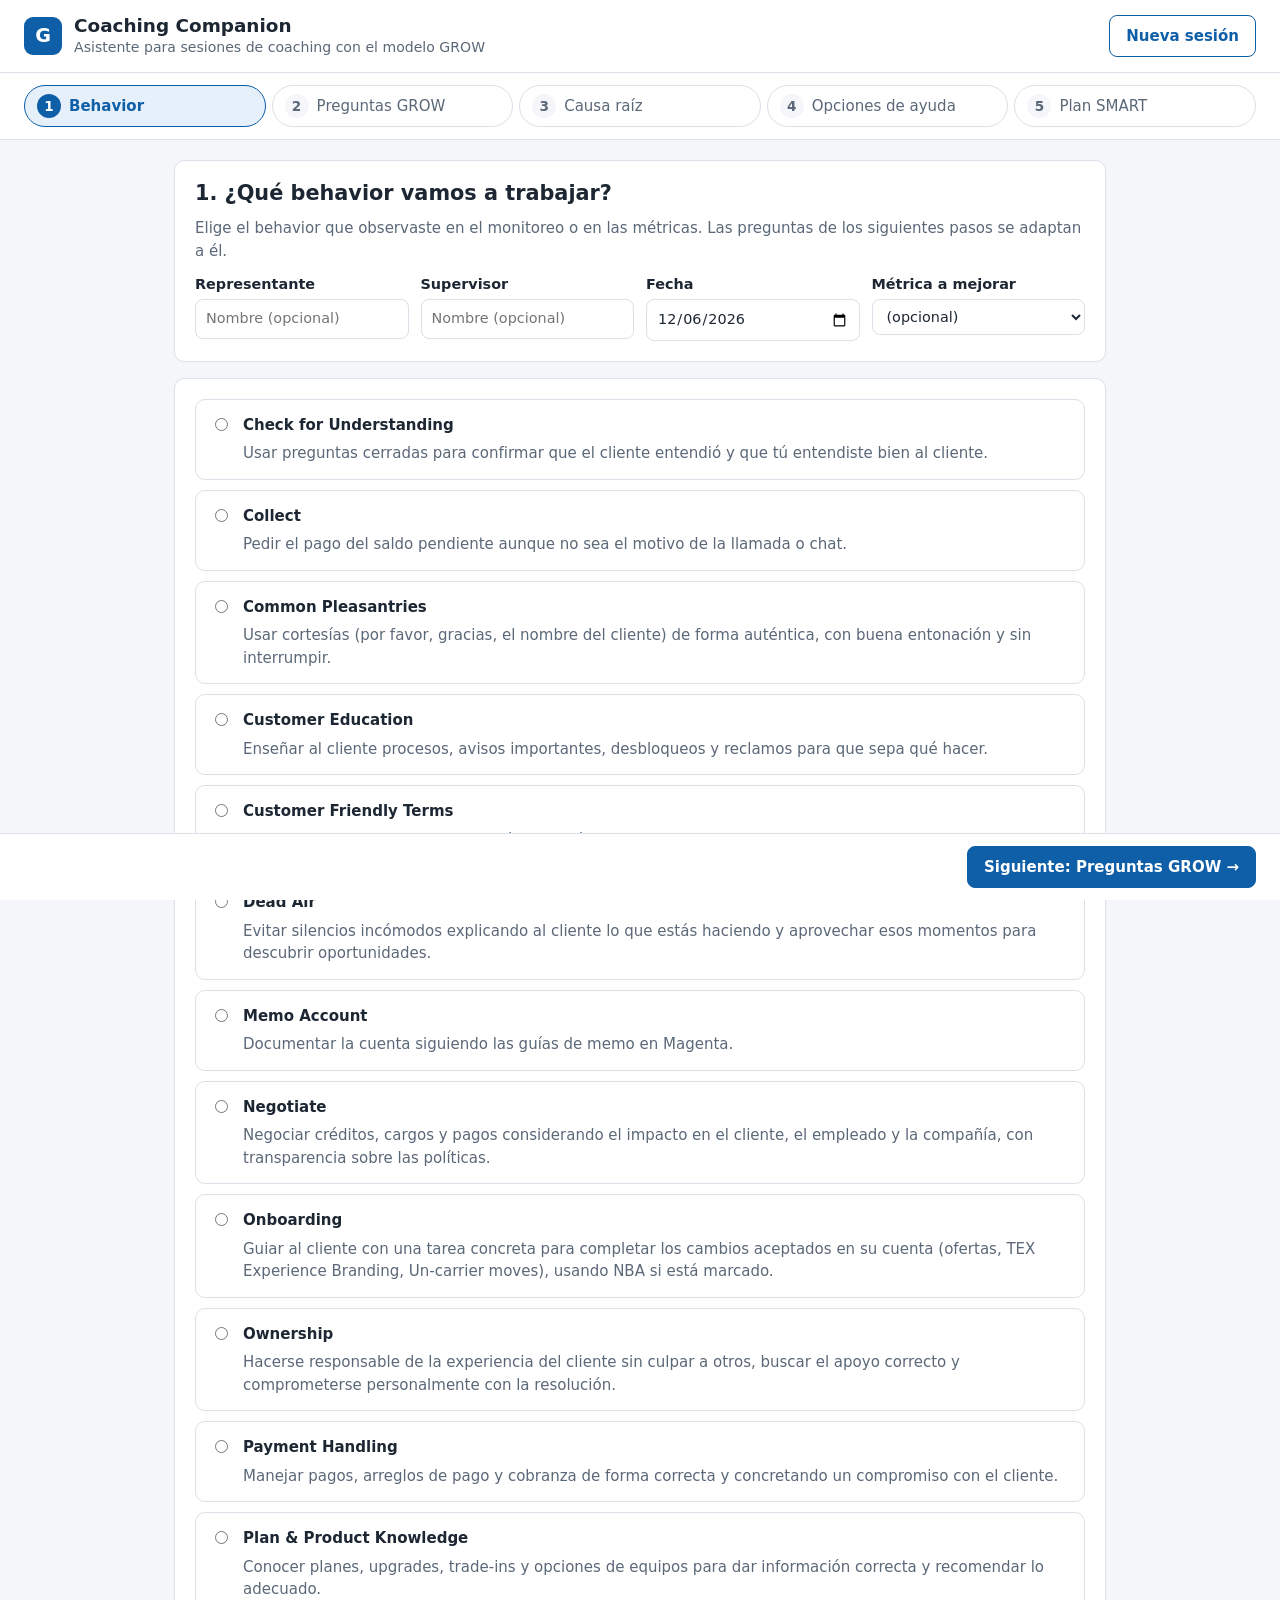
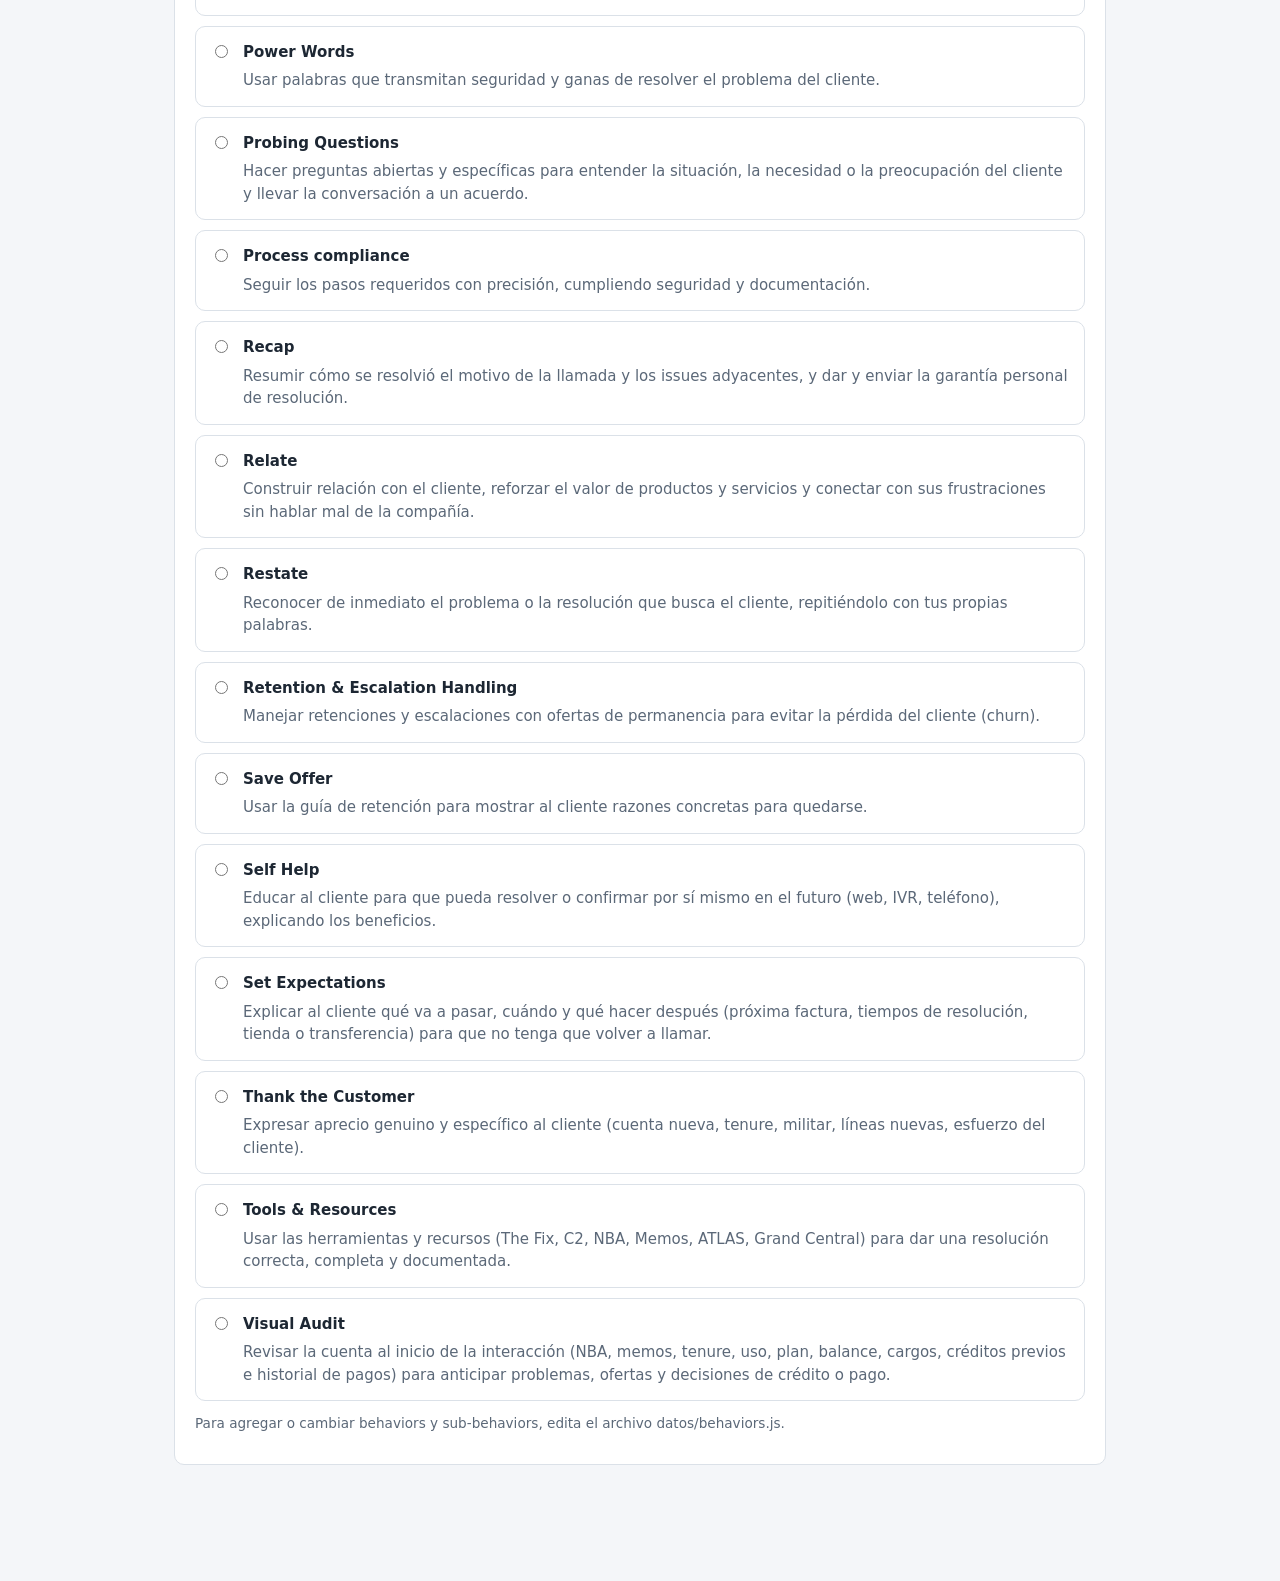
==== coaching-companion.html @ 46b7cae3 "Agregar 8 behaviors más (25 en total) Negotiate, Memo Account, Dead Air, Customer Friendly Terms, Cu" ====
<!doctype html>
<html lang="es">
<head>
  <!-- Archivo generado con construir.py. Para editar, cambia los archivos de datos/ y vuelve a generarlo. -->
  <meta charset="utf-8">
  <meta name="viewport" content="width=device-width, initial-scale=1">
  <title>Coaching Companion</title>
  <style>
/* Coaching Companion — estilos. Sin fuentes ni recursos externos. */
:root {
  --fondo: #f4f6f9;
  --tarjeta: #ffffff;
  --texto: #1d2733;
  --tenue: #5b6878;
  --borde: #dbe1e8;
  --primario: #0f5fa8;
  --primario-claro: #e6f0fa;
  --ok: #1d7a46;
  --ok-claro: #e5f4ec;
  --aviso: #8a5a00;
  --aviso-claro: #fff4dc;
  --radio: 10px;
}

* { box-sizing: border-box; }
html { -webkit-text-size-adjust: 100%; }
body {
  margin: 0;
  font-family: "Segoe UI", system-ui, -apple-system, Roboto, Arial, sans-serif;
  font-size: 15px;
  line-height: 1.5;
  color: var(--texto);
  background: var(--fondo);
}
h1, h2, h3, h4 { line-height: 1.25; margin: 0 0 .5em; }
h2 { font-size: 1.3rem; }
h3 { font-size: 1.05rem; margin-top: 1.2em; }
h4 { font-size: 1rem; margin-top: 1em; }
p { margin: 0 0 .75em; }

/* Encabezado */
.encabezado {
  display: flex; align-items: center; justify-content: space-between; gap: 12px;
  padding: 14px 24px; background: var(--tarjeta); border-bottom: 1px solid var(--borde);
}
.marca { display: flex; align-items: center; gap: 12px; }
.marca h1 { font-size: 1.15rem; margin: 0; }
.sub { margin: 0; color: var(--tenue); font-size: .88rem; }
.logo {
  width: 38px; height: 38px; border-radius: 9px; background: var(--primario); color: #fff;
  display: grid; place-items: center; font-weight: 700; font-size: 1.2rem;
}

/* Barra de pasos */
.pasos {
  display: flex; gap: 6px; padding: 12px 24px; overflow-x: auto;
  background: var(--tarjeta); border-bottom: 1px solid var(--borde);
  position: sticky; top: 0; z-index: 5;
}
.paso {
  display: flex; align-items: center; gap: 8px; flex: 1 1 0; min-width: max-content;
  padding: 8px 12px; border: 1px solid var(--borde); border-radius: 999px;
  background: #fff; color: var(--tenue); font: inherit; cursor: pointer;
}
.paso .num {
  width: 24px; height: 24px; border-radius: 50%; display: grid; place-items: center;
  background: var(--fondo); font-size: .85rem; font-weight: 600;
}
.paso.listo .num { background: var(--ok-claro); color: var(--ok); }
.paso.activo { border-color: var(--primario); color: var(--primario); background: var(--primario-claro); font-weight: 600; }
.paso.activo .num { background: var(--primario); color: #fff; }

/* Contenido */
.contenido { max-width: 980px; margin: 0 auto; padding: 20px 24px 100px; outline: none; }
.tarjeta {
  background: var(--tarjeta); border: 1px solid var(--borde); border-radius: var(--radio);
  padding: 20px; margin-bottom: 16px;
}
.ayuda { color: var(--tenue); }
.tenue { color: var(--tenue); font-weight: normal; }
.nota { color: var(--tenue); font-size: .85rem; margin-top: 12px; }
.alerta { background: var(--aviso-claro); color: var(--aviso); padding: 10px 12px; border-radius: 8px; }
.contexto { font-size: .95rem; }
.etq { font-weight: 600; font-size: .85rem; color: var(--tenue); }

/* Campos */
.fila-campos { display: grid; grid-template-columns: repeat(auto-fit, minmax(200px, 1fr)); gap: 12px; }
.campo { display: flex; flex-direction: column; gap: 4px; font-weight: 600; font-size: .9rem; }
.campo input, .campo textarea, .campo select {
  font: inherit; font-weight: normal; padding: 8px 10px; border: 1px solid var(--borde);
  border-radius: 8px; background: #fff; color: var(--texto); width: 100%;
}
.campo textarea { resize: vertical; }
.campo input:focus, .campo textarea:focus, button:focus-visible, input:focus-visible {
  outline: 2px solid var(--primario); outline-offset: 1px;
}
.campo-notas { margin-top: 16px; }

/* Botones */
.btn {
  font: inherit; font-weight: 600; padding: 9px 16px; border-radius: 8px; cursor: pointer;
  border: 1px solid var(--primario); background: var(--primario); color: #fff;
}
.btn:hover { filter: brightness(1.08); }
.btn-sec { background: #fff; color: var(--primario); }
.btn-peq { padding: 6px 12px; font-size: .88rem; }
.enlace { background: none; border: 0; padding: 0; color: var(--primario); font: inherit; text-decoration: underline; cursor: pointer; }
.acciones { display: flex; align-items: center; gap: 10px; flex-wrap: wrap; margin-bottom: 12px; }
.aviso-copia { color: var(--ok); font-weight: 600; }

/* Chips */
.chip {
  display: inline-block; padding: 1px 9px; border-radius: 999px; font-size: .78rem; font-weight: 600;
  background: var(--primario-claro); color: var(--primario); border: 1px solid transparent;
}
.chip-ejemplo { background: var(--aviso-claro); color: var(--aviso); }
.metricas { display: inline-flex; flex-wrap: wrap; gap: 4px; }
.filtros { display: flex; flex-wrap: wrap; gap: 6px; align-items: center; margin-bottom: 12px; }
.chip-filtro { cursor: pointer; background: #fff; border-color: var(--borde); color: var(--tenue); font-family: inherit; padding: 4px 12px; }
.chip-filtro.activo { background: var(--primario); color: #fff; border-color: var(--primario); }

/* Behaviors */
.lista-behaviors { display: grid; gap: 10px; }
.behavior { padding: 14px; border: 1px solid var(--borde); border-radius: var(--radio); }
.behavior-cabecera { display: flex; gap: 12px; align-items: flex-start; cursor: pointer; }
.behavior:hover { border-color: var(--primario); }
.behavior.elegido { border-color: var(--primario); background: var(--primario-claro); }
.behavior input { margin-top: 4px; }
.behavior p { margin: 6px 0 0; color: var(--tenue); }
.behavior-titulo { margin-bottom: 4px; }
.se-ve-bien { margin-top: 12px; padding-left: 26px; }
.sub-behaviors { display: grid; gap: 6px; margin-top: 6px; }
.sub-behavior {
  display: flex; gap: 10px; align-items: flex-start; padding: 8px 10px; cursor: pointer;
  background: #fff; border: 1px solid var(--borde); border-radius: 8px; font-size: .92rem;
}
.sub-behavior input { margin-top: 4px; flex: none; }
.sub-behavior.elegido { border-color: var(--primario); box-shadow: 0 0 0 1px var(--primario); }
.se-ve-bien ul { margin: 4px 0 0; padding-left: 20px; }

/* GROW */
.pestanas { display: grid; grid-template-columns: repeat(4, 1fr); gap: 6px; margin-bottom: -1px; }
.pestana {
  font: inherit; padding: 10px; border: 1px solid var(--borde); border-bottom: 0;
  border-radius: var(--radio) var(--radio) 0 0; background: var(--fondo); color: var(--tenue);
  cursor: pointer; display: flex; align-items: center; gap: 8px; justify-content: center;
}
.pestana .letra, .smart-campo .letra {
  display: inline-grid; place-items: center; width: 26px; height: 26px; border-radius: 6px;
  background: var(--borde); color: var(--texto); font-weight: 700;
}
.pestana.activa { background: var(--tarjeta); color: var(--primario); font-weight: 600; }
.pestana.activa .letra { background: var(--primario); color: #fff; }
.panel-grow { border-top-left-radius: 0; border-top-right-radius: 0; }
.proposito { background: var(--fondo); border-radius: 8px; padding: 12px 14px; }
.proposito p:last-child { margin: 0; }
.preguntas { list-style: none; padding: 0; margin: 0; display: grid; gap: 4px; }
.preguntas label, .senales label, .confirmar {
  display: flex; gap: 10px; align-items: flex-start; padding: 7px 10px; border-radius: 8px; cursor: pointer;
}
.preguntas label:hover, .senales label:hover { background: var(--fondo); }
.preguntas input, .senales input, .confirmar input { margin-top: 4px; flex: none; }
.preguntas input:checked + span { color: var(--tenue); text-decoration: line-through; text-decoration-color: var(--borde); }
.grupo-causa { border: 1px solid var(--borde); border-radius: 8px; padding: 8px 12px; margin-bottom: 8px; }
.grupo-causa summary { cursor: pointer; }
.grupo-causa[open] summary { margin-bottom: 6px; }

/* Causa raíz */
.rejilla-causas { display: grid; grid-template-columns: repeat(auto-fit, minmax(380px, 1fr)); gap: 16px; }
.causa { margin: 0; display: flex; flex-direction: column; }
.causa h3 { margin-top: 0; }
.causa.confirmada { border-color: var(--ok); box-shadow: 0 0 0 2px var(--ok-claro); }
.prueba { font-size: .88rem; background: var(--fondo); padding: 8px 10px; border-radius: 8px; }
.senales { list-style: none; padding: 0; margin: 0 0 10px; flex: 1; }
.barra { height: 6px; background: var(--fondo); border-radius: 999px; overflow: hidden; margin-bottom: 8px; }
.relleno { display: block; height: 100%; width: 0; background: var(--primario); transition: width .2s; }
.confirmar { font-weight: 600; background: var(--fondo); }
.causa.confirmada .confirmar { background: var(--ok-claro); color: var(--ok); }
.sugerencia { background: var(--primario-claro); border-radius: 8px; padding: 10px 14px; }
.sugerencia p { margin: 0; }
.sugerencia .btn { margin-top: 8px; }

/* Ayuda */
.rejilla-estilos { display: grid; grid-template-columns: repeat(auto-fit, minmax(200px, 1fr)); gap: 10px; }
.estilo {
  display: flex; flex-direction: column; gap: 4px; padding: 12px; cursor: pointer;
  border: 1px solid var(--borde); border-radius: var(--radio); font-size: .9rem;
}
.estilo input { position: absolute; opacity: 0; pointer-events: none; }
.estilo.elegido { border-color: var(--primario); background: var(--primario-claro); }
.estilo:focus-within { outline: 2px solid var(--primario); }
.grupo-ayuda { border-top: 1px solid var(--borde); padding-top: 4px; }

/* SMART */
.smart { display: grid; gap: 12px; margin: 14px 0; }
.smart-campo > span:first-child { display: flex; align-items: center; gap: 8px; }
.smart-campo .tenue { font-size: .85rem; }
.revisiones { list-style: none; padding: 0; margin: 0; display: grid; gap: 4px; }
.revisiones .ok { color: var(--ok); }
.revisiones .pendiente { color: var(--aviso); }
.resumen {
  white-space: pre-wrap; word-wrap: break-word; background: var(--fondo); padding: 14px;
  border-radius: 8px; font-family: Consolas, "Courier New", monospace; font-size: .85rem; margin: 0;
}

/* Pie fijo */
.pie {
  position: fixed; left: 0; right: 0; bottom: 0; display: flex; align-items: center; justify-content: space-between;
  gap: 12px; padding: 12px 24px; background: var(--tarjeta); border-top: 1px solid var(--borde);
}
.aviso-guardado { color: var(--tenue); font-size: .82rem; text-align: center; }

@media (max-width: 640px) {
  .encabezado, .pasos, .contenido, .pie { padding-left: 16px; padding-right: 16px; }
  .paso .txt { display: none; }
  .paso.activo .txt { display: inline; }
  .pestanas { grid-template-columns: repeat(2, 1fr); }
  .rejilla-causas { grid-template-columns: 1fr; }
  .sub { display: none; }
}

/* Impresión: solo el resumen */
@media print {
  .encabezado, .pasos, .pie, .tarjeta { display: none !important; }
  .tarjeta:last-child { display: block !important; border: 0; padding: 0; }
  .tarjeta:last-child .acciones, .tarjeta:last-child .ayuda { display: none; }
  .resumen { background: none; font-size: 11pt; }
  body { background: #fff; }
}
.behavior.elegido .chip { background: #fff; }

</style>
</head>
<body>
  <header class="encabezado">
    <div class="marca">
      <span class="logo" aria-hidden="true">G</span>
      <div>
        <h1>Coaching Companion</h1>
        <p class="sub">Asistente para sesiones de coaching con el modelo GROW</p>
      </div>
    </div>
    <button type="button" class="btn btn-sec" id="btn-nueva">Nueva sesión</button>
  </header>

  <nav class="pasos" id="pasos" aria-label="Pasos de la sesión"></nav>

  <main id="contenido" class="contenido" tabindex="-1">
    <!-- Este aviso solo se ve si no se cargaron los archivos de js/ y datos/. -->
    <div class="tarjeta alerta">
      <strong>La herramienta no pudo cargar sus archivos.</strong>
      Abre <strong>coaching-companion.html</strong> (versión en un solo archivo), o asegúrate de tener junto a este
      index.html las carpetas <code>css</code>, <code>datos</code> y <code>js</code>.
    </div>
  </main>

  <footer class="pie" id="pie">
    <button type="button" class="btn btn-sec" id="btn-atras">← Atrás</button>
    <span class="aviso-guardado" id="aviso-guardado"></span>
    <button type="button" class="btn" id="btn-siguiente">Siguiente →</button>
  </footer>

  <!--
    Orden de carga:
    1) datos/   → contenido editable (behaviors, preguntas, causas, estilos)
    2) js/app.js → estado, navegación y utilidades
    3) js/pasos/ → una sección por paso del flujo
    4) js/inicio.js → arranca la aplicación
    Todo funciona abriendo este archivo directamente (sin servidor).
  -->
  <script>/* datos/metricas.js */
/*
 * ============================================================
 *  MÉTRICAS
 * ============================================================
 *  Cualquier behavior se puede trabajar con cualquier métrica.
 *  El supervisor elige en cada sesión qué métrica se busca mejorar.
 * ============================================================
 */
window.CC = window.CC || {};

CC.metricas = [
  { id: "NPS", descripcion: "Net Promoter Score" },
  { id: "7D FCR", descripcion: "El cliente no vuelve a llamar antes de 7 días" },
  { id: "Stay Connected", descripcion: "Cobro a clientes con saldo vencido (past due)" },
  { id: "CRT", descripcion: "Customer Resolution Time" },
  { id: "HSE", descripcion: "Cambios de garantía" },
  { id: "C&A/100", descripcion: "Créditos o ajustes por cada 100 llamadas" }
];

</script>
  <script>/* datos/behaviors.js */
/*
 * ============================================================
 *  BEHAVIORS  (archivo para editar)
 * ============================================================
 *  Behaviors y sub-behaviors oficiales, con el mismo texto en
 *  inglés que la herramienta de registro de coaching.
 *  Faltan behaviors: agrégalos al final de la lista.
 *
 *  Cómo agregar uno nuevo: copia un bloque { ... }, pégalo al
 *  final de la lista (separado por coma) y cambia el texto.
 *
 *  Campos:
 *   id            Identificador corto, sin espacios ni acentos.
 *   nombre        Nombre exacto del behavior (como en la herramienta).
 *   subBehaviors  Lista de sub-behaviors, texto exacto.
 *   descripcion   Qué es el behavior, en una frase (español).
 *   preguntas     Preguntas de autodescubrimiento propias de este
 *                 behavior para cada etapa GROW. Se muestran antes
 *                 que las preguntas generales (datos/preguntas-grow.js).
 *                 goal / reality / options / way (Way forward).
 *   medible       Sugerencia de cómo medir el avance del behavior
 *                 (plan SMART). La métrica se elige en cada sesión:
 *                 cualquier behavior aplica a cualquier métrica.
 *   ejemplo       true = behavior de muestra (etiqueta EJEMPLO).
 *
 *  Plantilla vacía para copiar:
 *
 *  {
 *    id: "",
 *    nombre: "",
 *    subBehaviors: [
 *      ""
 *    ],
 *    descripcion: "",
 *    preguntas: { goal: [], reality: [], options: [], way: [] },
 *    medible: ""
 *  },
 * ============================================================
 */
window.CC = window.CC || {};

CC.behaviors = [
  {
    id: "visual-audit",
    nombre: "Visual Audit",
    subBehaviors: [
      "Complete a visual audit (NBA - previous memos - tenure - usage - rate plan - balance - additional charges) to identify sales offers & adjacent issues, reduce customer effort, or (tenure - previous credits - balance - payment history) prior to negotiating a credit / payment, etc",
      "Complete a visual audit early and access NBA - be prepared to transition to the treatment"
    ],
    descripcion: "Revisar la cuenta al inicio de la interacción (NBA, memos, tenure, uso, plan, balance, cargos, créditos previos e historial de pagos) para anticipar problemas, ofertas y decisiones de crédito o pago.",
    preguntas: {
      goal: [
        "¿Qué te gustaría saber del cliente antes de que termine de explicar su problema?",
        "Si hicieras la auditoría visual en todas tus llamadas, ¿qué cambiaría en la métrica que estamos trabajando?"
      ],
      reality: [
        "Cuéntame qué revisas en la cuenta en los primeros segundos de la llamada.",
        "¿En qué momento abres NBA? ¿Qué pasa cuando lo abres tarde?",
        "En esta llamada, ¿qué información de la cuenta (memos, balance, cargos) te habría ayudado a resolver antes?",
        "Antes de negociar un crédito o un pago, ¿qué revisas de tenure, créditos previos e historial de pagos?"
      ],
      options: [
        "¿Qué orden de revisión podrías seguir siempre para no olvidar nada?",
        "¿Cómo podrías hacer la auditoría mientras escuchas al cliente, sin dejar silencios largos?",
        "¿Qué issues adyacentes u ofertas podrías detectar si revisas uso y plan desde el inicio?"
      ],
      way: [
        "¿Qué vas a revisar primero en cada llamada a partir de hoy?",
        "¿Cómo vas a recordar abrir NBA al inicio?"
      ]
    },
    medible: "Auditoría visual completa y NBA abierto al inicio en 9 de 10 interacciones monitoreadas",
    ejemplo: false
  },
  {
    id: "tools-resources",
    nombre: "Tools & Resources",
    subBehaviors: [
      "Follow the applicable troubleshooting steps to address device and/or service issues",
      "Follow the steps in The Fix to correct a device/service issue",
      "Open NBA at the beginning of the call/chat to gain an understanding of how you want to position the treatment",
      "Pull up and read policy information in C2 to give correct and complete information to the customer related to their resolution",
      "Review and communicate relevant promotions and offers available for the customer",
      "Review Memos to understand previous calls and issues to reduce customer effort and reduce need for asking questions",
      "Use ATLAS The Fix to send instructions - next steps - resolution guarantee",
      "Use Grand Central to send instructions - next steps - resolution guarantee",
      "Utilize and send (via ATLAS The Fix) Common Procedures to educate the customer about how to use their device or service",
      "Utilize and send (via Grand Central) Common Procedures to educate the customer about how to use their device or service"
    ],
    descripcion: "Usar las herramientas y recursos (The Fix, C2, NBA, Memos, ATLAS, Grand Central) para dar una resolución correcta, completa y documentada.",
    preguntas: {
      goal: [
        "¿Qué tan seguro te gustaría sentirte de que la información que das es correcta y completa?",
        "¿Qué impacto quieres lograr en tus rellamadas usando mejor las herramientas?"
      ],
      reality: [
        "Cuando llega un problema de equipo o servicio, ¿qué herramienta abres primero y por qué?",
        "¿En qué casos sigues los pasos de The Fix completos y en cuáles te saltas alguno?",
        "¿Cuándo fue la última vez que leíste la política en C2 antes de responder? ¿Cómo te fue?",
        "¿Qué haces hoy para que el cliente se quede con las instrucciones y próximos pasos por escrito?"
      ],
      options: [
        "¿Qué herramienta te ahorraría más preguntas al cliente si la revisaras antes (Memos, NBA, C2)?",
        "¿Cuándo convendría enviar instrucciones o Common Procedures por ATLAS The Fix o Grand Central?",
        "¿Qué compañero domina estas herramientas y qué podrías aprender de él o ella?"
      ],
      way: [
        "¿Qué herramienta te comprometes a usar en cada llamada esta semana?",
        "¿Cómo vamos a saber que la estás usando bien?"
      ]
    },
    medible: "Uso correcto de la herramienta acordada en 9 de 10 interacciones monitoreadas",
    ejemplo: false
  },
  {
    id: "thank-the-customer",
    nombre: "Thank the Customer",
    subBehaviors: [
      "Verbalize appreciation for the customer: New accounts, tenure, military, line additions, customer effort"
    ],
    descripcion: "Expresar aprecio genuino y específico al cliente (cuenta nueva, tenure, militar, líneas nuevas, esfuerzo del cliente).",
    preguntas: {
      goal: [
        "¿Cómo te gustaría que el cliente se sintiera al terminar la llamada?",
        "¿Qué crees que pasaría con tus resultados si cada cliente se sintiera valorado?"
      ],
      reality: [
        "¿En qué momento de la llamada agradeces al cliente hoy?",
        "¿Qué datos de la cuenta (tenure, militar, líneas nuevas) usas para personalizar el agradecimiento?",
        "Escuchando esta llamada, ¿el agradecimiento sonó genuino o de guion? ¿Por qué?"
      ],
      options: [
        "¿Cómo podrías reconocer el esfuerzo del cliente cuando ya llamó varias veces?",
        "¿Qué frases te salen naturales para agradecer sin sonar repetitivo?"
      ],
      way: [
        "¿Qué vas a decir distinto para agradecer a partir de la próxima llamada?",
        "¿Cómo te gustaría que te diera retroalimentación sobre esto?"
      ]
    },
    medible: "Agradecimiento personalizado en 9 de 10 interacciones monitoreadas",
    ejemplo: false
  },
  {
    id: "set-expectations",
    nombre: "Set Expectations",
    subBehaviors: [
      "Give the customer expectations for the next bill (i.e. prorated charges, estimated bill amount, location of credit applied on bill, etc.)",
      "Give the customer the estimated time and next steps for resolution (i.e. trouble tickets, exchanges, handset refunds, text notifications, E-signature, shipping timeframes, etc.)",
      "If you have to refer the customer to the store per C2, give them a specific location, send the store information via ATLAS The Fix, and partner with the store (as needed)",
      "If you have to refer the customer to the store per Magenta Pulse Fetch, offer Assistance Locating the Nearest Store, give them a specific location.",
      "Providing information and setting expectations when transferring calls (escalation, internal transfer, external transfer, etc.)"
    ],
    descripcion: "Explicar al cliente qué va a pasar, cuándo y qué hacer después (próxima factura, tiempos de resolución, tienda o transferencia) para que no tenga que volver a llamar.",
    preguntas: {
      goal: [
        "¿Qué quieres que el cliente sepa con certeza cuando cuelga?",
        "¿Qué te gustaría que pasara con las rellamadas por dudas de factura o de seguimiento?"
      ],
      reality: [
        "¿Cómo le explicas hoy al cliente lo que verá en su próxima factura (prorrateos, monto estimado, crédito)?",
        "Cuando abres un ticket o un cambio de equipo, ¿qué tiempos y próximos pasos le das?",
        "Cuando refieres a tienda, ¿le das una ubicación específica? ¿Qué te lo impide a veces?",
        "Antes de transferir, ¿qué le explicas al cliente?"
      ],
      options: [
        "¿Cómo podrías confirmar que el cliente entendió sin que suene repetitivo?",
        "¿Qué información le serviría tener por escrito (por ejemplo, enviada por ATLAS The Fix)?",
        "¿Qué frase podrías usar para preparar al cliente antes de una transferencia?"
      ],
      way: [
        "¿Qué datos vas a dar siempre al cerrar la llamada?",
        "¿En qué tipo de llamadas vas a empezar a aplicarlo?"
      ]
    },
    medible: "Expectativas claras (tiempo y próximos pasos) en 9 de 10 interacciones monitoreadas",
    ejemplo: false
  },
  {
    id: "self-help",
    nombre: "Self Help",
    subBehaviors: [
      "Send links to the customer with information on how they can achieve/confirm resolution in the future through the web, IVR or phone along with the benefits (time saved, lowered effort, save on fees, etc.)",
      "Send the ATLAS The Fix link to the customer with information on how they can achieve/confirm resolution in the future through the web, IVR or phone along with the benefits (time saved, lowered effort, save on fees, etc.)",
      "Send the Grand Central link to the customer with information on how they can achieve/confirm resolution in the future through the web, IVR or phone along with the benefits (time saved, lowered effort, save on fees, etc.)",
      "Show the customer how they can achieve resolution in the future through the web, IVR or phone",
      "Show the customer how to use self-help options to avoid fees"
    ],
    descripcion: "Educar al cliente para que pueda resolver o confirmar por sí mismo en el futuro (web, IVR, teléfono), explicando los beneficios.",
    preguntas: {
      goal: [
        "¿Qué te gustaría que el cliente pudiera hacer solo la próxima vez?",
        "¿Cómo ayudaría al cliente, y a tus rellamadas, que conozca las opciones de self help?"
      ],
      reality: [
        "¿En qué llamadas le muestras al cliente cómo resolverlo solo? ¿En cuáles no?",
        "¿Cómo explicas los beneficios (tiempo, esfuerzo, ahorro en cargos)?",
        "¿Qué haces cuando el cliente dice que prefiere llamar?"
      ],
      options: [
        "¿Qué enlace podrías enviar (ATLAS The Fix, Grand Central) en lugar de solo explicarlo?",
        "¿Cómo podrías mostrarle el camino mientras está en línea contigo?",
        "¿Qué beneficio le importaría más a este tipo de cliente?"
      ],
      way: [
        "¿En cuántas llamadas por turno te comprometes a ofrecer self help?",
        "¿Qué enlace o frase vas a tener lista?"
      ]
    },
    medible: "Self help ofrecido con beneficio explicado en 9 de 10 interacciones aplicables",
    ejemplo: false
  },
  {
    id: "save-offer",
    nombre: "Save Offer",
    subBehaviors: [
      "Utilize the retention guide to demonstrate reasons to stay with T-Mobile"
    ],
    descripcion: "Usar la guía de retención para mostrar al cliente razones concretas para quedarse.",
    preguntas: {
      goal: [
        "Cuando un cliente quiere cancelar, ¿qué te gustaría lograr en esa conversación?",
        "¿Cómo te darías cuenta de que la oferta realmente conectó con lo que le importa al cliente?"
      ],
      reality: [
        "¿En qué momento abres la guía de retención durante la llamada?",
        "¿Qué razones para quedarse le das hoy al cliente? ¿Cómo eliges cuáles?",
        "En esta llamada, ¿qué necesidad del cliente escuchaste antes de ofrecer algo?"
      ],
      options: [
        "¿Cómo podrías conectar la oferta con lo que el cliente te contó?",
        "¿Qué partes de la guía podrías tener listas para las objeciones más comunes?"
      ],
      way: [
        "¿Qué vas a hacer distinto en tu próxima llamada de cancelación?",
        "¿Cómo vamos a revisar juntos cómo te fue?"
      ]
    },
    medible: "Guía de retención utilizada con razones personalizadas en 9 de 10 llamadas de cancelación monitoreadas.",
    ejemplo: false
  },
  {
    id: "retention-escalation",
    nombre: "Retention & Escalation Handling",
    subBehaviors: [
      "Retention & Escalation Handling - save offers, preventing churn"
    ],
    descripcion: "Manejar retenciones y escalaciones con ofertas de permanencia para evitar la pérdida del cliente (churn).",
    preguntas: {
      goal: [
        "¿Qué te gustaría que pasara cuando un cliente pide escalar o cancelar?",
        "¿Cómo te gustaría sentirte al manejar a un cliente molesto que quiere irse?"
      ],
      reality: [
        "Cuéntame qué haces en los primeros momentos cuando el cliente pide un supervisor o cancelar.",
        "¿Qué intentas antes de escalar la llamada?",
        "¿Qué ofertas de permanencia conoces y cuándo las usas?"
      ],
      options: [
        "¿Qué podrías intentar tú antes de escalar?",
        "¿Cómo podrías calmar al cliente para que esté dispuesto a escuchar una oferta?"
      ],
      way: [
        "¿Qué paso vas a agregar antes de escalar o aceptar una cancelación?",
        "¿Qué apoyo necesitas de mí para lograrlo?"
      ]
    },
    medible: "Oferta de permanencia antes de escalar o cancelar en 9 de 10 llamadas aplicables monitoreadas.",
    ejemplo: false
  },
  {
    id: "restate",
    nombre: "Restate",
    subBehaviors: [
      "Immediately acknowledge the customer's issue or desired resolution by restating the issue back to them in your own words"
    ],
    descripcion: "Reconocer de inmediato el problema o la resolución que busca el cliente, repitiéndolo con tus propias palabras.",
    preguntas: {
      goal: [
        "¿Qué quieres que sienta el cliente después de explicarte su problema?",
        "¿Qué cambiaría en la llamada si confirmaras desde el inicio lo que el cliente necesita?"
      ],
      reality: [
        "¿Qué haces justo después de que el cliente termina de explicar su problema?",
        "En esta llamada, ¿repetiste el problema con tus palabras? ¿Cómo reaccionó el cliente?",
        "¿Te ha pasado que resuelves algo distinto a lo que el cliente quería?"
      ],
      options: [
        "¿Qué frase podrías usar para repetir el problema sin sonar a guion?",
        "¿Cómo podrías incluir también la resolución que el cliente espera?"
      ],
      way: [
        "¿Cómo vas a empezar a repetir el problema en cada llamada?",
        "¿Cómo te vas a dar cuenta de que lo estás haciendo?"
      ]
    },
    medible: "Restate inmediato con palabras propias en 9 de 10 interacciones monitoreadas.",
    ejemplo: false
  },
  {
    id: "relate",
    nombre: "Relate",
    subBehaviors: [
      "Build relationship around T-Mobile products and services and/or Reinforce Value",
      "Relate to the customers' frustrations/concerns without making disparaging comments about company, employees, partners, products. One Team Together!"
    ],
    descripcion: "Construir relación con el cliente, reforzar el valor de productos y servicios y conectar con sus frustraciones sin hablar mal de la compañía.",
    preguntas: {
      goal: [
        "¿Qué tipo de conexión te gustaría lograr con el cliente?",
        "¿Cómo te gustaría responder cuando el cliente se queja de la compañía?"
      ],
      reality: [
        "¿Qué haces hoy para conectar con el cliente más allá del problema?",
        "Cuando el cliente está frustrado, ¿qué le dices? ¿Cómo suena?",
        "¿Te ha pasado que, por empatizar, terminas dándole la razón contra la compañía o un compañero?"
      ],
      options: [
        "¿Cómo podrías mostrar que entiendes su frustración sin hablar mal de nadie?",
        "¿Qué valor de los productos o servicios podrías resaltar según lo que usa el cliente?"
      ],
      way: [
        "¿Qué frase vas a usar para conectar con un cliente frustrado?",
        "¿En qué llamadas vas a practicarlo primero?"
      ]
    },
    medible: "Conexión con el cliente sin comentarios negativos en 9 de 10 interacciones monitoreadas.",
    ejemplo: false
  },
  {
    id: "recap",
    nombre: "Recap",
    subBehaviors: [
      "Paraphrase how you resolved the initial call reason and adjacent issues to ensure customer is clear on the resolution while verbalizing and sending your personal guarantee for resolution"
    ],
    descripcion: "Resumir cómo se resolvió el motivo de la llamada y los issues adyacentes, y dar y enviar la garantía personal de resolución.",
    preguntas: {
      goal: [
        "¿Qué quieres que el cliente tenga claro al colgar?",
        "¿Cómo te gustaría cerrar tus llamadas?"
      ],
      reality: [
        "¿Cómo cierras hoy una llamada después de resolver?",
        "¿Incluyes los issues adyacentes en el resumen? ¿Por qué sí o por qué no?",
        "¿Cuándo das y envías tu garantía personal de resolución?"
      ],
      options: [
        "¿Qué estructura corta podrías usar para el recap?",
        "¿Cómo podrías verbalizar la garantía para que suene personal y no de guion?"
      ],
      way: [
        "¿Cómo vas a cerrar tus llamadas a partir de hoy?",
        "¿Cómo vamos a revisar que el recap esté en tus llamadas?"
      ]
    },
    medible: "Recap con issues adyacentes y garantía personal en 9 de 10 interacciones monitoreadas.",
    ejemplo: false
  },
  {
    id: "process-compliance",
    nombre: "Process compliance",
    subBehaviors: [
      "Process Compliance - followed required steps, accuracy, security and documentation"
    ],
    descripcion: "Seguir los pasos requeridos con precisión, cumpliendo seguridad y documentación.",
    preguntas: {
      goal: [
        "¿Qué te gustaría lograr en cumplimiento de procesos?",
        "¿Por qué crees que es importante seguir cada paso para el cliente y para ti?"
      ],
      reality: [
        "¿Qué pasos del proceso sientes que se te pasan con más frecuencia?",
        "¿Cómo haces hoy la verificación de seguridad y la documentación?",
        "¿Qué pasa en la llamada que hace que te saltes un paso?"
      ],
      options: [
        "¿Qué te ayudaría a no olvidar los pasos requeridos?",
        "¿Cómo podrías documentar mientras hablas con el cliente?"
      ],
      way: [
        "¿Qué paso del proceso te comprometes a cuidar en cada llamada?",
        "¿Cuándo revisamos juntos tus notas y verificaciones?"
      ]
    },
    medible: "Pasos requeridos, seguridad y documentación completos en 10 de 10 interacciones revisadas.",
    ejemplo: false
  },
  {
    id: "probing-questions",
    nombre: "Probing Questions",
    subBehaviors: [
      "Ask 'who' and 'how' questions about current lines to uncover AAL opportunities",
      "Ask if there are specific charges the customer is asking about to better understand their concern",
      "Ask open ended questions about how the customer uses their device/service in order to determine needs and sales offers",
      "Ask questions to determine situation - duration - location to start the troubleshooting process",
      "Ask targeted questions (\"who\", \"how\", \"what\", \"when\", etc.) about specific line charges to understand the cause of billing concern and move the conversation forward",
      "Ask the customer why they are considering discontinuing service with T-Mobile",
      "Move to a direct question to close the sale and confirm/gain agreement on the outcome with the customer"
    ],
    descripcion: "Hacer preguntas abiertas y específicas para entender la situación, la necesidad o la preocupación del cliente y llevar la conversación a un acuerdo.",
    preguntas: {
      goal: [
        "¿Qué te gustaría entender del cliente antes de proponer una solución?",
        "¿Cómo cambiarían tus llamadas si llegaras más rápido a la causa del problema?"
      ],
      reality: [
        "¿Qué preguntas haces normalmente al inicio de la llamada?",
        "¿Cuándo usas preguntas abiertas y cuándo cerradas?",
        "En esta llamada, ¿qué información te faltó y qué pregunta te la habría dado?",
        "¿Cómo cierras la conversación para confirmar el acuerdo con el cliente?"
      ],
      options: [
        "¿Qué preguntas de situación, duración y ubicación podrías hacer siempre antes del troubleshooting?",
        "¿Qué preguntas 'quién' y 'cómo' te ayudarían a descubrir necesidades u oportunidades?",
        "¿Qué pregunta directa podrías usar para cerrar y confirmar el acuerdo?"
      ],
      way: [
        "¿Qué pregunta nueva vas a incorporar en tus llamadas?",
        "¿Cómo vamos a revisar si te está ayudando?"
      ]
    },
    medible: "Preguntas de sondeo adecuadas al tipo de llamada en 9 de 10 interacciones monitoreadas.",
    ejemplo: false
  },
  {
    id: "power-words",
    nombre: "Power Words",
    subBehaviors: [
      "Use power words to demonstrate eagerness to resolve"
    ],
    descripcion: "Usar palabras que transmitan seguridad y ganas de resolver el problema del cliente.",
    preguntas: {
      goal: [
        "¿Cómo te gustaría que el cliente percibiera tu disposición para ayudarlo?",
        "¿Qué quieres que el cliente sienta cuando escucha tus primeras palabras?"
      ],
      reality: [
        "¿Qué frases usas hoy para mostrarle al cliente que lo vas a ayudar?",
        "Escuchando esta llamada, ¿qué palabras transmitieron seguridad? ¿Cuáles transmitieron duda?",
        "¿Usas palabras como 'intentar' o 'creo que'? ¿Cómo crees que las recibe el cliente?"
      ],
      options: [
        "¿Qué palabras o frases podrías usar para mostrar ganas de resolver?",
        "¿Qué frase te sale natural y no suena a guion?"
      ],
      way: [
        "¿Qué tres frases vas a empezar a usar desde hoy?",
        "¿Cómo te vas a acordar de usarlas?"
      ]
    },
    medible: "Power words presentes en 9 de 10 interacciones monitoreadas.",
    ejemplo: false
  },
  {
    id: "plan-product-knowledge",
    nombre: "Plan & Product Knowledge",
    subBehaviors: [
      "Plan & Product Knowledge - Plans upgrades, trade-ins, device options"
    ],
    descripcion: "Conocer planes, upgrades, trade-ins y opciones de equipos para dar información correcta y recomendar lo adecuado.",
    preguntas: {
      goal: [
        "¿Qué tan seguro te gustaría sentirte al explicar planes y equipos?",
        "¿Qué te gustaría poder recomendar al cliente sin dudar?"
      ],
      reality: [
        "¿Qué planes, upgrades o trade-ins se te hacen más difíciles de explicar?",
        "¿Dónde buscas la información cuando tienes una duda?",
        "En esta llamada, ¿la información que diste fue completa y correcta?"
      ],
      options: [
        "¿Qué recurso podrías revisar para reforzar lo que menos dominas?",
        "¿Cómo podrías comparar opciones para el cliente de forma sencilla?"
      ],
      way: [
        "¿Qué plan u opción vas a estudiar primero esta semana?",
        "¿Cómo vamos a confirmar que ya lo dominas?"
      ]
    },
    medible: "Información correcta de planes, upgrades y equipos en 10 de 10 interacciones revisadas.",
    ejemplo: false
  },
  {
    id: "payment-handling",
    nombre: "Payment Handling",
    subBehaviors: [
      "Payment Handling - Payments, Payment Arrangements, collections"
    ],
    descripcion: "Manejar pagos, arreglos de pago y cobranza de forma correcta y concretando un compromiso con el cliente.",
    preguntas: {
      goal: [
        "¿Qué te gustaría lograr cuando un cliente tiene saldo pendiente?",
        "¿Cómo te gustaría sentirte al hablar de pagos con el cliente?"
      ],
      reality: [
        "¿En qué momento de la llamada hablas del saldo pendiente?",
        "¿Qué opciones de pago o arreglos ofreces hoy?",
        "¿Qué pasa por tu mente cuando tienes que pedir un pago?"
      ],
      options: [
        "¿Cómo podrías conectar el pago con el beneficio de mantener el servicio activo?",
        "¿Qué opciones podrías ofrecer antes de que el cliente diga que no?"
      ],
      way: [
        "¿Qué frase vas a usar para iniciar la conversación de pago?",
        "¿Cuántos pagos o arreglos te propones concretar en tu próximo turno?"
      ]
    },
    medible: "Pago o arreglo de pago ofrecido en el 100% de llamadas con saldo pendiente.",
    ejemplo: false
  },
  {
    id: "ownership",
    nombre: "Ownership",
    subBehaviors: [
      "Avoid placing blame (take ownership of previous experiences) and if external assistance is needed to resolve, did you partner with the right people?",
      "Send your personal guarantee via Atlas, especially after complex situations have been addressed",
      "Tell your customer you know how important it is to resolve their issue(s)"
    ],
    descripcion: "Hacerse responsable de la experiencia del cliente sin culpar a otros, buscar el apoyo correcto y comprometerse personalmente con la resolución.",
    preguntas: {
      goal: [
        "¿Qué te gustaría que el cliente sintiera sobre tu compromiso con su problema?",
        "¿Cómo te gustaría manejar las experiencias anteriores negativas del cliente?"
      ],
      reality: [
        "¿Qué dices cuando el cliente se queja de una llamada anterior?",
        "Cuando necesitas ayuda de otra área, ¿cómo eliges con quién trabajar?",
        "¿Cuándo envías tu garantía personal por Atlas?"
      ],
      options: [
        "¿Cómo podrías asumir la experiencia anterior sin culpar a nadie?",
        "¿Qué frase podrías usar para decirle al cliente que su problema es importante para ti?"
      ],
      way: [
        "¿Qué vas a hacer distinto la próxima vez que un cliente llegue molesto por otra llamada?",
        "¿Cómo vamos a revisar que envíes tu garantía personal?"
      ]
    },
    medible: "Ownership sin culpar a otros y garantía personal enviada en 9 de 10 interacciones aplicables.",
    ejemplo: false
  },
  {
    id: "onboarding",
    nombre: "Onboarding",
    subBehaviors: [
      "Onboard the customer (new/existing) to any sales offers, TEX Experience Branding, or Un-carrier moves accepted by giving them a specific task to complete related to the updates to the account. Utilize NBA if flagged"
    ],
    descripcion: "Guiar al cliente con una tarea concreta para completar los cambios aceptados en su cuenta (ofertas, TEX Experience Branding, Un-carrier moves), usando NBA si está marcado.",
    preguntas: {
      goal: [
        "¿Qué quieres que el cliente sepa hacer después de aceptar un cambio en su cuenta?",
        "¿Cómo te darías cuenta de que el cliente quedó listo para usar lo que aceptó?"
      ],
      reality: [
        "Cuando el cliente acepta una oferta, ¿qué le explicas después?",
        "¿Le das una tarea específica para completar? ¿Cuál?",
        "¿Revisas en NBA si hay algo marcado para onboarding?"
      ],
      options: [
        "¿Qué tarea concreta podrías darle al cliente según lo que aceptó?",
        "¿Cómo podrías confirmar que entendió lo que tiene que hacer?"
      ],
      way: [
        "¿Qué vas a decirle al cliente después de cada oferta aceptada?",
        "¿Cómo vamos a saber que lo estás haciendo?"
      ]
    },
    medible: "Onboarding con tarea específica en 9 de 10 ofertas o cambios aceptados monitoreados.",
    ejemplo: false
  },
  {
    id: "negotiate",
    nombre: "Negotiate",
    subBehaviors: [
      "Think through Customer, Employee, Owner impacts when considering goodwill credits, reconnection fees, payment fees, etc. (ex: How many goodwill credits do they already have? How tenured is the account?)",
      "Use negotiation skills by being transparent with the customer around our policies with payments, fee waivers, and credits when reviewing other bill impacting amounts"
    ],
    descripcion: "Negociar créditos, cargos y pagos considerando el impacto en el cliente, el empleado y la compañía, con transparencia sobre las políticas.",
    preguntas: {
      goal: [
        "¿Qué te gustaría lograr cuando un cliente pide un crédito o que le quiten un cargo?",
        "¿Cómo sería una negociación en la que ganan el cliente y la compañía?"
      ],
      reality: [
        "¿Qué revisas antes de ofrecer un crédito (créditos previos, tenure)?",
        "¿Cómo le explicas al cliente las políticas de pagos, waivers y créditos?",
        "¿Qué haces cuando el cliente insiste y la política no lo permite?"
      ],
      options: [
        "¿Qué preguntas podrías hacerte antes de aplicar un crédito?",
        "¿Cómo podrías ser transparente sobre la política sin que el cliente lo sienta como un no rotundo?",
        "¿Qué otra cosa de valor podrías ofrecer en lugar del crédito?"
      ],
      way: [
        "¿Qué vas a revisar siempre antes de negociar?",
        "¿Cómo vamos a dar seguimiento a tus créditos de esta semana?"
      ]
    },
    medible: "Revisión de impacto y explicación transparente de la política en 9 de 10 negociaciones revisadas.",
    ejemplo: false
  },
  {
    id: "memo-account",
    nombre: "Memo Account",
    subBehaviors: [
      "Memo the account according to the memo guidelines in Magenta"
    ],
    descripcion: "Documentar la cuenta siguiendo las guías de memo en Magenta.",
    preguntas: {
      goal: [
        "¿Qué te gustaría que el siguiente representante encontrara en tus memos?",
        "¿Cómo ayudan tus memos a que el cliente no tenga que repetir su historia?"
      ],
      reality: [
        "¿Cuándo escribes el memo: durante o después de la llamada?",
        "¿Qué información incluyes siempre? ¿Qué se te pasa a veces?",
        "¿Qué tan familiarizado estás con las guías de memo en Magenta?"
      ],
      options: [
        "¿Qué estructura podrías usar para que tus memos sean completos y rápidos?",
        "¿Cómo podrías ir documentando mientras hablas con el cliente?"
      ],
      way: [
        "¿Qué vas a incluir siempre en tus memos a partir de hoy?",
        "¿Cuándo revisamos juntos algunos de tus memos?"
      ]
    },
    medible: "Memos según las guías de Magenta en 10 de 10 cuentas revisadas.",
    ejemplo: false
  },
  {
    id: "dead-air",
    nombre: "Dead Air",
    subBehaviors: [
      "Share with the customer what you are doing (reviewing, taking action) on their account to set expectations for dead air, and leverage dead air to discover and discuss sales opportunities (AAL, features, etc.)"
    ],
    descripcion: "Evitar silencios incómodos explicando al cliente lo que estás haciendo y aprovechar esos momentos para descubrir oportunidades.",
    preguntas: {
      goal: [
        "¿Cómo te gustaría que el cliente viviera los momentos en que trabajas en su cuenta?",
        "¿Qué podrías lograr si aprovecharas esos silencios?"
      ],
      reality: [
        "¿Qué haces cuando necesitas tiempo para revisar o trabajar en la cuenta?",
        "En esta llamada, ¿cuánto duraron los silencios y qué crees que pensó el cliente?",
        "¿Has aprovechado alguna vez ese tiempo para conversar sobre otras necesidades?"
      ],
      options: [
        "¿Qué frase podrías usar para avisar al cliente lo que estás haciendo?",
        "¿Qué preguntas podrías hacer mientras esperas que cargue el sistema?"
      ],
      way: [
        "¿Cómo vas a manejar el próximo silencio?",
        "¿Cómo vamos a saber que está funcionando?"
      ]
    },
    medible: "Silencios explicados o aprovechados en 9 de 10 interacciones monitoreadas.",
    ejemplo: false
  },
  {
    id: "customer-friendly-terms",
    nombre: "Customer Friendly Terms",
    subBehaviors: [
      "Use customer friendly terms and avoid jargon / technical terms to avoid confusion"
    ],
    descripcion: "Usar un lenguaje sencillo y evitar términos técnicos o internos que confundan al cliente.",
    preguntas: {
      goal: [
        "¿Cómo te gustaría que el cliente entendiera tus explicaciones?",
        "¿Qué cambiaría si el cliente nunca tuviera que preguntarte qué significa algo?"
      ],
      reality: [
        "¿Qué términos técnicos o internos usas sin darte cuenta?",
        "En esta llamada, ¿hubo un momento en que el cliente se confundió? ¿Por qué?",
        "¿Cómo te das cuenta de que el cliente no entendió?"
      ],
      options: [
        "¿Cómo podrías explicar ese término con palabras del día a día?",
        "¿Qué comparación o ejemplo podrías usar para que se entienda mejor?"
      ],
      way: [
        "¿Qué término vas a dejar de usar y cómo lo vas a reemplazar?",
        "¿Cómo te gustaría que te diera retroalimentación sobre esto?"
      ]
    },
    medible: "Lenguaje sin jerga en 9 de 10 interacciones monitoreadas.",
    ejemplo: false
  },
  {
    id: "customer-education",
    nombre: "Customer Education",
    subBehaviors: [
      "Customer Education - Teaching processes, advisements, unlocking, claims"
    ],
    descripcion: "Enseñar al cliente procesos, avisos importantes, desbloqueos y reclamos para que sepa qué hacer.",
    preguntas: {
      goal: [
        "¿Qué te gustaría que el cliente aprendiera en tu llamada?",
        "¿Cómo ayudaría al cliente saber hacer el proceso por su cuenta?"
      ],
      reality: [
        "¿Qué procesos le explicas al cliente hoy (desbloqueos, reclamos, avisos)?",
        "¿Cómo confirmas que el cliente entendió el proceso?",
        "¿Qué procesos te cuesta más explicar?"
      ],
      options: [
        "¿Cómo podrías explicar el proceso paso a paso de forma sencilla?",
        "¿Qué información podrías enviarle por escrito para que la tenga a mano?"
      ],
      way: [
        "¿Qué proceso vas a empezar a explicar mejor?",
        "¿Cómo vamos a revisar tu avance?"
      ]
    },
    medible: "Educación del cliente sobre el proceso aplicable en 9 de 10 interacciones monitoreadas.",
    ejemplo: false
  },
  {
    id: "common-pleasantries",
    nombre: "Common Pleasantries",
    subBehaviors: [
      "Use 'please', 'thank you', and the customer's name in an authentic, conversational manner, using voice inflection to demonstrate interest. Avoid interrupting, overtalking, or cutting customers off when they are speaking. Be nice, personalize the experience!"
    ],
    descripcion: "Usar cortesías (por favor, gracias, el nombre del cliente) de forma auténtica, con buena entonación y sin interrumpir.",
    preguntas: {
      goal: [
        "¿Cómo te gustaría que el cliente describiera tu trato?",
        "¿Qué quieres que el cliente sienta durante toda la llamada?"
      ],
      reality: [
        "¿Cuántas veces usaste el nombre del cliente en esta llamada?",
        "¿Cómo suena tu tono cuando estás cansado o la llamada es difícil?",
        "¿Te ha pasado que interrumpes al cliente? ¿En qué momentos?"
      ],
      options: [
        "¿Cómo podrías personalizar la llamada sin que suene a guion?",
        "¿Qué podrías hacer para no interrumpir cuando ya sabes la respuesta?"
      ],
      way: [
        "¿Qué vas a cuidar en tu próxima llamada?",
        "¿Cómo te vas a dar cuenta de que lo lograste?"
      ]
    },
    medible: "Cortesías auténticas y sin interrupciones en 9 de 10 interacciones monitoreadas.",
    ejemplo: false
  },
  {
    id: "collect",
    nombre: "Collect",
    subBehaviors: [
      "Request balance payment even when it is not the reason for the customer call/chat"
    ],
    descripcion: "Pedir el pago del saldo pendiente aunque no sea el motivo de la llamada o chat.",
    preguntas: {
      goal: [
        "¿Qué te gustaría lograr con los clientes que tienen saldo pendiente?",
        "¿Cómo te gustaría sentirte al pedir un pago?"
      ],
      reality: [
        "¿Revisas el saldo aunque el cliente llame por otro motivo?",
        "¿Qué te detiene a veces para pedir el pago?",
        "¿Cómo reacciona el cliente cuando lo pides?"
      ],
      options: [
        "¿En qué momento de la llamada sería más natural pedir el pago?",
        "¿Cómo podrías conectar el pago con el motivo de la llamada?"
      ],
      way: [
        "¿Qué frase vas a usar para pedir el pago?",
        "¿En cuántas llamadas te comprometes a pedirlo esta semana?"
      ]
    },
    medible: "Solicitud de pago en el 100% de interacciones con saldo pendiente.",
    ejemplo: false
  },
  {
    // PENDIENTE: el segundo sub-behavior viene cortado en la herramienta original ("...to ensure YOUR understanding of the"). Confirmar el texto completo con Manuel.
    id: "check-for-understanding",
    nombre: "Check for Understanding",
    subBehaviors: [
      "Ask closed ended questions (yes/no answers) to ensure the customer understands your explanation, and verbally confirm customer's understanding of resolution",
      "Ask closed ended questions (yes/no answers) to ensure YOUR understanding of the"
    ],
    descripcion: "Usar preguntas cerradas para confirmar que el cliente entendió y que tú entendiste bien al cliente.",
    preguntas: {
      goal: [
        "¿Cómo te gustaría asegurarte de que tú y el cliente están en la misma página?",
        "¿Qué cambiaría si confirmaras el entendimiento en cada llamada?"
      ],
      reality: [
        "¿Cómo confirmas hoy que el cliente entendió tu explicación?",
        "¿Cómo confirmas que tú entendiste bien lo que el cliente necesita?",
        "¿Te ha pasado que el cliente vuelve a llamar porque no entendió algo?"
      ],
      options: [
        "¿Qué preguntas de sí o no podrías hacer para confirmar?",
        "¿En qué momentos de la llamada conviene confirmar?"
      ],
      way: [
        "¿Qué pregunta de confirmación vas a usar desde hoy?",
        "¿Cómo vamos a revisar que la estés usando?"
      ]
    },
    medible: "Confirmación de entendimiento en 9 de 10 interacciones monitoreadas.",
    ejemplo: false
  }
];

</script>
  <script>/* datos/preguntas-grow.js */
/*
 * ============================================================
 *  PREGUNTAS GENERALES POR ETAPA GROW
 * ============================================================
 *  Se muestran para cualquier behavior, después de las preguntas
 *  propias del behavior (datos/behaviors.js).
 *  Puedes agregar, quitar o cambiar preguntas libremente.
 * ============================================================
 */
window.CC = window.CC || {};

CC.etapasGrow = [
  {
    id: "goal",
    letra: "G",
    nombre: "Goal",
    nombreEs: "Meta",
    proposito: "Que el representante defina qué quiere lograr. La meta debe ser suya, no del supervisor.",
    consejo: "Deja que hable primero. Si la meta que propone es muy baja o muy alta, pregunta \"¿qué haría falta para…?\" en lugar de corregirla.",
    preguntas: [
      "¿Qué te gustaría lograr al terminar esta sesión?",
      "Si este behavior estuviera al 100%, ¿qué sería diferente en tus llamadas?",
      "¿Por qué es importante para ti mejorar en esto?",
      "¿Cómo se vería el éxito en 30 días?",
      "¿Qué impacto tendría en tus clientes? ¿Y en tus métricas?"
    ]
  },
  {
    id: "reality",
    letra: "R",
    nombre: "Reality",
    nombreEs: "Realidad",
    proposito: "Entender qué pasa hoy y por qué. Aquí se descubre la causa raíz (will, skill, knowledge, confidence).",
    consejo: "Usa ejemplos concretos (una llamada monitoreada, un caso reciente). Pregunta \"qué\" y \"cómo\" más que \"por qué\" para no sonar acusatorio.",
    preguntas: [
      "¿Qué está pasando hoy con este behavior? Dame un ejemplo reciente.",
      "Del 1 al 10, ¿dónde te ubicas hoy? ¿Por qué no un número más bajo?",
      "¿Qué has intentado hasta ahora? ¿Qué funcionó y qué no?",
      "¿Qué está fuera de tu control en esta situación?",
      "Escuchando la llamada, ¿qué harías diferente?"
    ]
  },
  {
    id: "options",
    letra: "O",
    nombre: "Options",
    nombreEs: "Opciones",
    proposito: "Que el representante genere varias alternativas antes de elegir. El supervisor complementa al final, no al inicio.",
    consejo: "Pide al menos tres ideas. Cuando se quede sin ideas, pregunta \"¿y qué más?\". Ofrece tus sugerencias solo después.",
    preguntas: [
      "¿Qué podrías hacer diferente?",
      "¿Qué más? (repite hasta tener al menos tres ideas)",
      "¿Qué haría el mejor representante del equipo en esta situación?",
      "Si no hubiera ningún obstáculo, ¿qué harías?",
      "¿Qué apoyo necesitas de mí o del equipo?",
      "De todas estas ideas, ¿cuál crees que tendría más impacto?"
    ]
  },
  {
    id: "way",
    letra: "W",
    nombre: "Way forward",
    nombreEs: "Camino a seguir",
    proposito: "Convertir la opción elegida en un compromiso concreto. Esto alimenta el plan de acción SMART.",
    consejo: "Pide que el representante diga el compromiso con sus propias palabras. Acuerda una fecha de seguimiento antes de terminar.",
    preguntas: [
      "¿Qué vas a hacer exactamente y cuándo empiezas?",
      "¿Qué obstáculos podrían aparecer y cómo los vas a manejar?",
      "Del 1 al 10, ¿qué tan comprometido estás con este plan? ¿Qué lo subiría un punto?",
      "¿Cómo vamos a saber que está funcionando?",
      "¿Cuándo revisamos juntos el avance?"
    ]
  }
];

</script>
  <script>/* datos/causas-raiz.js */
/*
 * ============================================================
 *  CAUSAS RAÍZ  (will, skill, knowledge, confidence)
 * ============================================================
 *  Para cada causa:
 *   senales       Lo que el supervisor puede observar o escuchar.
 *                 Al marcarlas, la herramienta sugiere la causa
 *                 más probable.
 *   preguntas     Preguntas de autodescubrimiento para la etapa
 *                 Reality, que ayudan a confirmar la causa.
 *   enfoque       Hacia dónde orientar la ayuda.
 *   opciones      Ideas de ayuda según el estilo de aprendizaje
 *                 del representante (ver datos/estilos-aprendizaje.js).
 *                 "todos" se muestra con cualquier estilo.
 * ============================================================
 */
window.CC = window.CC || {};

CC.causasRaiz = [
  {
    id: "knowledge",
    nombre: "Knowledge",
    nombreEs: "Conocimiento",
    resumen: "No sabe qué hacer o qué dice el procedimiento.",
    pruebaRapida: "¿Sabe cuál es el paso correcto si se lo preguntas directamente?  Si no lo sabe → Knowledge.",
    senales: [
      "No puede explicar el procedimiento o la política.",
      "Da información incorrecta o desactualizada al cliente.",
      "No sabe dónde buscar en la base de conocimiento.",
      "El proceso cambió hace poco o es nuevo en la línea."
    ],
    preguntas: [
      "Explícame, paso a paso, cómo se maneja este tipo de caso.",
      "¿Dónde buscarías la información si tuvieras una duda en plena llamada?",
      "¿Qué parte del proceso te resulta menos clara?",
      "¿Cuándo fue la última vez que revisaste el procedimiento?"
    ],
    enfoque: "Enseñar o refrescar el contenido y asegurar que sabe dónde consultarlo.",
    opciones: {
      todos: [
        "Revisar juntos el procedimiento o artículo de la base de conocimiento.",
        "Inscribir en el refuerzo o módulo de capacitación correspondiente."
      ],
      visual: [
        "Entregar un diagrama de flujo o infografía del proceso.",
        "Mostrar en pantalla dónde está el artículo en la base de conocimiento."
      ],
      auditivo: [
        "Explicar el proceso conversando y pedirle que lo repita con sus palabras.",
        "Escuchar juntos una llamada donde el proceso se hace bien."
      ],
      lectura: [
        "Compartir el artículo o política para leer y subrayar los puntos clave.",
        "Pedirle que escriba un resumen de una página del procedimiento."
      ],
      kinestesico: [
        "Recorrer el proceso en las herramientas reales, paso a paso.",
        "Resolver casos de práctica usando la base de conocimiento."
      ]
    }
  },
  {
    id: "skill",
    nombre: "Skill",
    nombreEs: "Habilidad",
    resumen: "Sabe qué hacer, pero todavía no lo ejecuta bien o con fluidez.",
    pruebaRapida: "¿Lo sabe explicar, pero al hacerlo en la llamada no le sale bien?  → Skill.",
    senales: [
      "Explica bien el proceso, pero en la llamada lo ejecuta incompleto o desordenado.",
      "Se le dificulta hacerlo con clientes difíciles o casos complejos.",
      "Es lento en las herramientas o pierde el hilo de la conversación.",
      "Mejora cuando practica, pero no es consistente."
    ],
    preguntas: [
      "Sabes cómo se hace; ¿qué pasa en la llamada que hace que no salga como quieres?",
      "¿En qué parte exacta te cuesta más?",
      "¿Con qué tipo de cliente o caso te resulta más difícil?",
      "Si lo practicáramos ahora, ¿cómo lo harías?"
    ],
    enfoque: "Práctica guiada y retroalimentación frecuente hasta que se vuelva hábito.",
    opciones: {
      todos: [
        "Role play del momento de la llamada que cuesta, con retroalimentación inmediata.",
        "Monitoreos adicionales enfocados solo en este behavior."
      ],
      visual: [
        "Ver una grabación propia junto a una de un top performer y comparar.",
        "Tarjeta visual de los pasos pegada en el puesto de trabajo."
      ],
      auditivo: [
        "Escuchar sus propias llamadas y autoevaluarse en voz alta.",
        "Side by side escuchando a un compañero con alto desempeño."
      ],
      lectura: [
        "Guion o frases de apoyo por escrito para practicar.",
        "Autoevaluación escrita de tres llamadas por semana."
      ],
      kinestesico: [
        "Role play repetido hasta lograr fluidez.",
        "Supervisor o mentor al lado durante llamadas reales (side by side inverso)."
      ]
    }
  },
  {
    id: "will",
    nombre: "Will",
    nombreEs: "Voluntad / motivación",
    resumen: "Sabe y puede hacerlo, pero no lo hace o no le ve sentido.",
    pruebaRapida: "¿Lo hace bien cuando sabe que lo están monitoreando, pero no el resto del tiempo?  → Will.",
    senales: [
      "Lo hace bien cuando sabe que lo monitorean, pero no siempre.",
      "No ve el beneficio o cree que \"no sirve\".",
      "Hay factores personales, de carga o de ambiente que le afectan.",
      "Muestra poco interés en la retroalimentación."
    ],
    preguntas: [
      "¿Qué tan importante es para ti este behavior, del 1 al 10? ¿Por qué ese número?",
      "¿Qué ganas tú y qué gana el cliente cuando lo haces?",
      "¿Qué hace que algunas veces lo hagas y otras no?",
      "¿Hay algo, dentro o fuera del trabajo, que esté afectando tu desempeño?",
      "¿Qué te motivaría a hacerlo en todas las llamadas?"
    ],
    enfoque: "Conectar el behavior con lo que le importa al representante, aclarar expectativas y consecuencias, y quitar obstáculos.",
    opciones: {
      todos: [
        "Conectar el behavior con una meta personal del representante (bono, crecimiento, reconocimiento).",
        "Aclarar la expectativa y el impacto en el cliente y en el equipo.",
        "Identificar y quitar obstáculos (carga, horario, herramientas)."
      ],
      visual: [
        "Mostrar su tendencia de métricas en una gráfica y dónde quiere llegar.",
        "Tablero visible del equipo con reconocimiento por avances."
      ],
      auditivo: [
        "Escuchar juntos un comentario real de NPS de un cliente afectado.",
        "Conversación uno a uno sobre sus metas profesionales."
      ],
      lectura: [
        "Compartir comentarios escritos de clientes (verbatims de encuesta).",
        "Que escriba su propio \"por qué\" y metas para el mes."
      ],
      kinestesico: [
        "Darle un rol activo: que comparta una buena práctica con el equipo.",
        "Reto corto con meta diaria y reconocimiento inmediato."
      ]
    }
  },
  {
    id: "confidence",
    nombre: "Confidence",
    nombreEs: "Confianza",
    resumen: "Sabe y puede, pero duda, se pone nervioso o evita el momento.",
    pruebaRapida: "¿Lo hace bien en práctica, pero lo evita o titubea con clientes reales?  → Confidence.",
    senales: [
      "Lo hace bien en práctica, pero lo evita con clientes reales.",
      "Titubea, se disculpa de más o cambia de tema en ese momento.",
      "Le preocupa la reacción del cliente (por ejemplo, al hablar de pagos o negar un crédito).",
      "Pide ayuda o transfiere aunque sabe la respuesta."
    ],
    preguntas: [
      "¿Cómo te sientes en ese momento de la llamada?",
      "¿Qué es lo peor que crees que podría pasar si lo haces?",
      "¿Cuándo te ha salido bien? ¿Qué hiciste esa vez?",
      "¿Qué te ayudaría a sentirte más seguro?"
    ],
    enfoque: "Construir seguridad con logros pequeños, reconocimiento y práctica en un ambiente seguro.",
    opciones: {
      todos: [
        "Reconocer en concreto lo que ya hace bien (con ejemplos de llamadas).",
        "Empezar con un objetivo pequeño y alcanzable, e ir subiendo."
      ],
      visual: [
        "Mostrarle sus propias llamadas exitosas como evidencia de que puede.",
        "Registro visual de sus avances semana a semana."
      ],
      auditivo: [
        "Escuchar sus mejores llamadas y comentar qué hizo bien.",
        "Practicar respuestas a objeciones en voz alta con el supervisor."
      ],
      lectura: [
        "Banco escrito de respuestas a las objeciones más comunes.",
        "Diario corto: una llamada exitosa por día y por qué salió bien."
      ],
      kinestesico: [
        "Role play en ambiente seguro, empezando por casos fáciles.",
        "Hacer las primeras llamadas reales con el supervisor al lado."
      ]
    }
  }
];

</script>
  <script>/* datos/estilos-aprendizaje.js */
/*
 * ============================================================
 *  ESTILOS DE APRENDIZAJE  (modelo VARK)
 * ============================================================
 *  El "id" debe coincidir con las llaves de "opciones" en
 *  datos/causas-raiz.js (visual, auditivo, lectura, kinestesico).
 * ============================================================
 */
window.CC = window.CC || {};

CC.estilosAprendizaje = [
  {
    id: "visual",
    nombre: "Visual",
    descripcion: "Aprende mejor viendo: diagramas, gráficas, demostraciones en pantalla.",
    pistas: "Pide que le muestres, dibuja mientras explica, recuerda dónde estaba algo en la pantalla."
  },
  {
    id: "auditivo",
    nombre: "Auditivo",
    descripcion: "Aprende mejor escuchando y conversando: explicaciones, grabaciones, discusión.",
    pistas: "Prefiere que se lo expliques, repite en voz alta, recuerda frases exactas."
  },
  {
    id: "lectura",
    nombre: "Lectura / escritura",
    descripcion: "Aprende mejor leyendo y escribiendo: artículos, guías, notas, resúmenes.",
    pistas: "Toma muchas notas, pide el documento o el enlace, prefiere instrucciones por escrito."
  },
  {
    id: "kinestesico",
    nombre: "Kinestésico (práctico)",
    descripcion: "Aprende mejor haciendo: práctica, role play, casos reales en las herramientas.",
    pistas: "Quiere probarlo de una vez, aprende por ensayo y error, se aburre con explicaciones largas."
  }
];

/* Pregunta sugerida para descubrir el estilo si no lo conoces. */
CC.preguntaEstilo = "Piensa en la última vez que aprendiste algo nuevo en el trabajo (una herramienta o un proceso). ¿Qué te ayudó más a aprenderlo: verlo, que te lo explicaran, leerlo o practicarlo?";

</script>

  <script>/* js/app.js */
/*
 * Núcleo de la aplicación: estado de la sesión, guardado local,
 * navegación entre pasos y utilidades para crear elementos.
 * Los pasos viven en js/pasos/ y se registran con CC.registrarPaso().
 */
window.CC = window.CC || {};

(function () {
  var CLAVE = "coaching-companion:borrador";

  /* ---------- Estado ---------- */
  CC.estadoInicial = function () {
    return {
      paso: 0,
      sesion: { representante: "", supervisor: "", fecha: hoyISO(), metrica: "" },
      behaviorId: "",
      subBehavior: -1,      // índice del sub-behavior elegido
      grow: {
        goal: { marcadas: [], notas: "" },
        reality: { marcadas: [], notas: "" },
        options: { marcadas: [], notas: "" },
        way: { marcadas: [], notas: "" }
      },
      etapaActiva: "goal",
      senales: [],          // ids "causa:indice"
      causas: [],           // ids de causa confirmados
      estilo: "",
      ayudas: [],           // textos de ayuda elegidos
      ayudaOtra: "",
      smart: { s: "", m: "", a: "", r: "", t: "", fechaLimite: "", fechaSeguimiento: "" }
    };
  };

  CC.estado = CC.estadoInicial();

  CC.cargar = function () {
    try {
      var txt = window.localStorage.getItem(CLAVE);
      if (txt) {
        var guardado = JSON.parse(txt);
        CC.estado = combinar(CC.estadoInicial(), guardado);
      }
    } catch (e) { /* sin almacenamiento: se trabaja solo en memoria */ }
  };

  var temporizador = null;
  function escribir() {
    temporizador = null;
    try {
      window.localStorage.setItem(CLAVE, JSON.stringify(CC.estado));
      avisar("Borrador guardado en este navegador");
    } catch (e) { avisar(""); }
  }
  CC.guardar = function () {
    clearTimeout(temporizador);
    temporizador = setTimeout(escribir, 300);
  };
  /* Si se cierra o recarga la página con cambios pendientes, guardarlos ya. */
  window.addEventListener("pagehide", function () { if (temporizador) { clearTimeout(temporizador); escribir(); } });

  CC.reiniciar = function () {
    try { window.localStorage.removeItem(CLAVE); } catch (e) {}
    CC.estado = CC.estadoInicial();
    CC.irA(0);
  };

  /* ---------- Consultas sobre los datos ---------- */
  CC.behaviorActual = function () {
    for (var i = 0; i < CC.behaviors.length; i++) {
      if (CC.behaviors[i].id === CC.estado.behaviorId) return CC.behaviors[i];
    }
    return null;
  };
  CC.subBehaviorActual = function () {
    var b = CC.behaviorActual();
    if (!b || !b.subBehaviors) return "";
    return b.subBehaviors[CC.estado.subBehavior] || "";
  };
  CC.causaPorId = function (id) {
    for (var i = 0; i < CC.causasRaiz.length; i++) if (CC.causasRaiz[i].id === id) return CC.causasRaiz[i];
    return null;
  };
  CC.estiloPorId = function (id) {
    for (var i = 0; i < CC.estilosAprendizaje.length; i++) if (CC.estilosAprendizaje[i].id === id) return CC.estilosAprendizaje[i];
    return null;
  };

  /* ---------- Navegación ---------- */
  CC.pasos = [];
  CC.registrarPaso = function (paso) { CC.pasos.push(paso); };

  CC.irA = function (indice) {
    if (indice < 0 || indice >= CC.pasos.length) return;
    CC.estado.paso = indice;
    CC.guardar();
    CC.dibujar();
    var main = document.getElementById("contenido");
    main.focus({ preventScroll: true });
    window.scrollTo(0, 0);
  };

  CC.dibujar = function () {
    var paso = CC.pasos[CC.estado.paso];
    var nav = document.getElementById("pasos");
    nav.innerHTML = "";
    CC.pasos.forEach(function (p, i) {
      var listo = p.listo ? p.listo() : false;
      var b = CC.el("button", {
        type: "button",
        className: "paso" + (i === CC.estado.paso ? " activo" : "") + (listo ? " listo" : ""),
        onclick: function () { CC.irA(i); },
        "aria-current": i === CC.estado.paso ? "step" : null
      }, [
        CC.el("span", { className: "num" }, [listo && i !== CC.estado.paso ? "✓" : String(i + 1)]),
        CC.el("span", { className: "txt" }, [p.titulo])
      ]);
      nav.appendChild(b);
    });

    var main = document.getElementById("contenido");
    main.innerHTML = "";
    paso.dibujar(main);

    document.getElementById("btn-atras").style.visibility = CC.estado.paso === 0 ? "hidden" : "visible";
    var sig = document.getElementById("btn-siguiente");
    var ultimo = CC.estado.paso === CC.pasos.length - 1;
    sig.style.visibility = ultimo ? "hidden" : "visible";
    sig.textContent = ultimo ? "" : "Siguiente: " + CC.pasos[CC.estado.paso + 1].titulo + " →";
  };

  /* Vuelve a dibujar solo la barra de pasos (para las marcas ✓). */
  CC.refrescarPasos = function () {
    var nav = document.getElementById("pasos");
    var botones = nav.querySelectorAll(".paso");
    CC.pasos.forEach(function (p, i) {
      var listo = p.listo ? p.listo() : false;
      botones[i].classList.toggle("listo", listo);
      botones[i].querySelector(".num").textContent = listo && i !== CC.estado.paso ? "✓" : String(i + 1);
    });
  };

  /* ---------- Utilidades ---------- */
  CC.el = function (etiqueta, attrs, hijos) {
    var n = document.createElement(etiqueta);
    if (attrs) {
      Object.keys(attrs).forEach(function (k) {
        var v = attrs[k];
        if (v === null || v === undefined || v === false) return;
        if (k === "className") n.className = v;
        else if (k.indexOf("on") === 0 && typeof v === "function") n.addEventListener(k.slice(2), v);
        else if (k === "value") n.value = v;
        else if (k === "checked") n.checked = !!v;
        else n.setAttribute(k, v === true ? "" : v);
      });
    }
    (hijos || []).forEach(function (h) {
      if (h === null || h === undefined || h === false) return;
      n.appendChild(typeof h === "string" ? document.createTextNode(h) : h);
    });
    return n;
  };

  /* Agrega o quita un valor de una lista del estado. */
  CC.alternar = function (lista, valor, activo) {
    var i = lista.indexOf(valor);
    if (activo && i === -1) lista.push(valor);
    if (!activo && i !== -1) lista.splice(i, 1);
  };

  CC.etiquetaEjemplo = function () {
    return CC.el("span", { className: "chip chip-ejemplo", title: "Behavior de ejemplo: edita datos/behaviors.js" }, ["EJEMPLO"]);
  };

  CC.chipsMetricas = function (metricas) {
    return CC.el("span", { className: "metricas" }, metricas.map(function (m) {
      return CC.el("span", { className: "chip" }, [m]);
    }));
  };

  CC.formatearFecha = function (iso) {
    if (!iso) return "";
    var p = iso.split("-");
    return p.length === 3 ? p[2] + "/" + p[1] + "/" + p[0] : iso;
  };

  function hoyISO() {
    var d = new Date();
    var m = String(d.getMonth() + 1); if (m.length < 2) m = "0" + m;
    var dia = String(d.getDate()); if (dia.length < 2) dia = "0" + dia;
    return d.getFullYear() + "-" + m + "-" + dia;
  }
  CC.hoyISO = hoyISO;

  CC.sumarDias = function (iso, dias) {
    var p = iso.split("-");
    var d = new Date(+p[0], +p[1] - 1, +p[2] + dias);
    var m = String(d.getMonth() + 1); if (m.length < 2) m = "0" + m;
    var dia = String(d.getDate()); if (dia.length < 2) dia = "0" + dia;
    return d.getFullYear() + "-" + m + "-" + dia;
  };

  function combinar(base, extra) {
    Object.keys(extra || {}).forEach(function (k) {
      if (base[k] && typeof base[k] === "object" && !Array.isArray(base[k]) && extra[k] && typeof extra[k] === "object") {
        combinar(base[k], extra[k]);
      } else if (k in base) {
        base[k] = extra[k];
      }
    });
    return base;
  }

  function avisar(texto) {
    var a = document.getElementById("aviso-guardado");
    if (a) a.textContent = texto;
  }
})();

</script>
  <script>/* js/pasos/1-behavior.js */
/* Paso 1: datos de la sesión y elección del behavior a trabajar. */
(function () {
  var el = CC.el;

  CC.registrarPaso({
    id: "behavior",
    titulo: "Behavior",
    listo: function () {
      var b = CC.behaviorActual();
      if (!b) return false;
      return !(b.subBehaviors && b.subBehaviors.length) || !!CC.subBehaviorActual();
    },
    dibujar: function (cont) {
      var s = CC.estado.sesion;

      cont.appendChild(el("section", { className: "tarjeta" }, [
        el("h2", {}, ["1. ¿Qué behavior vamos a trabajar?"]),
        el("p", { className: "ayuda" }, [
          "Elige el behavior que observaste en el monitoreo o en las métricas. Las preguntas de los siguientes pasos se adaptan a él."
        ]),
        el("div", { className: "fila-campos" }, [
          campo("Representante", "text", s.representante, function (v) { s.representante = v; }, "Nombre (opcional)"),
          campo("Supervisor", "text", s.supervisor, function (v) { s.supervisor = v; }, "Nombre (opcional)"),
          campo("Fecha", "date", s.fecha, function (v) { s.fecha = v; }),
          selectorMetrica(s)
        ])
      ]));

      var lista = el("div", { className: "lista-behaviors", role: "radiogroup", "aria-label": "Behaviors" });

      function pintarLista() {
        lista.innerHTML = "";
        CC.behaviors.slice().sort(function (x, y) { return x.nombre.localeCompare(y.nombre); }).forEach(function (b) {
          var elegido = b.id === CC.estado.behaviorId;
          lista.appendChild(el("div", { className: "behavior" + (elegido ? " elegido" : "") }, [
           el("label", { className: "behavior-cabecera" }, [
            el("input", {
              type: "radio", name: "behavior", value: b.id, checked: elegido,
              onchange: function () {
                CC.estado.behaviorId = b.id;
                CC.estado.subBehavior = b.subBehaviors && b.subBehaviors.length === 1 ? 0 : -1;
                CC.guardar();
                pintarLista();
                CC.refrescarPasos();
              }
            }),
            el("div", { className: "behavior-cuerpo" }, [
              el("div", { className: "behavior-titulo" }, [
                el("strong", {}, [b.nombre]), " ",
                b.ejemplo ? CC.etiquetaEjemplo() : null
              ]),
              el("p", {}, [b.descripcion])
            ])
           ]),
           elegido ? detalleElegido(b) : null
          ]));
        });
      }
      pintarLista();

      cont.appendChild(el("section", { className: "tarjeta" }, [
        lista,
        el("p", { className: "nota" }, [
          "Para agregar o cambiar behaviors y sub-behaviors, edita el archivo datos/behaviors.js."
        ])
      ]));
    }
  });

  /* Sub-behaviors (o, si no tiene, la lista "seVeBien") del behavior elegido. */
  function detalleElegido(b) {
    if (b.subBehaviors && b.subBehaviors.length) {
      var lista = el("div", { className: "sub-behaviors", role: "radiogroup", "aria-label": "Sub-behavior" });
      b.subBehaviors.forEach(function (texto, i) {
        lista.appendChild(el("label", { className: "sub-behavior" + (CC.estado.subBehavior === i ? " elegido" : "") }, [
          el("input", {
            type: "radio", name: "sub-behavior", checked: CC.estado.subBehavior === i,
            onchange: function () {
              CC.estado.subBehavior = i;
              CC.guardar();
              Array.prototype.forEach.call(lista.children, function (c, j) { c.classList.toggle("elegido", j === i); });
              CC.refrescarPasos();
            }
          }),
          el("span", {}, [texto])
        ]));
      });
      return el("div", { className: "se-ve-bien" }, [
        el("span", { className: "etq" }, ["Sub-Behavior: elige el que vas a trabajar"]),
        lista
      ]);
    }
    if (b.seVeBien && b.seVeBien.length) {
      return el("div", { className: "se-ve-bien" }, [
        el("span", { className: "etq" }, ["Cómo se ve cuando se hace bien:"]),
        el("ul", {}, b.seVeBien.map(function (t) { return el("li", {}, [t]); }))
      ]);
    }
    return null;
  }

  function selectorMetrica(s) {
    return el("label", { className: "campo" }, [
      el("span", {}, ["Métrica a mejorar"]),
      el("select", {
        onchange: function (e) { s.metrica = e.target.value; CC.guardar(); }
      }, [el("option", { value: "" }, ["(opcional)"])].concat(CC.metricas.map(function (m) {
        return el("option", { value: m.id, selected: s.metrica === m.id }, [m.id]);
      })))
    ]);
  }

  function campo(etiqueta, tipo, valor, alCambiar, placeholder) {
    return el("label", { className: "campo" }, [
      el("span", {}, [etiqueta]),
      el("input", {
        type: tipo, value: valor || "", placeholder: placeholder || null,
        oninput: function (e) { alCambiar(e.target.value); CC.guardar(); }
      })
    ]);
  }
})();

</script>
  <script>/* js/pasos/2-grow.js */
/* Paso 2: preguntas de autodescubrimiento por etapa GROW. */
(function () {
  var el = CC.el;

  CC.registrarPaso({
    id: "grow",
    titulo: "Preguntas GROW",
    listo: function () {
      var g = CC.estado.grow;
      return ["goal", "reality", "options", "way"].every(function (k) {
        return g[k].marcadas.length > 0 || g[k].notas.trim() !== "";
      });
    },
    dibujar: function (cont) {
      var b = CC.behaviorActual();

      var cabecera = el("section", { className: "tarjeta" }, [
        el("h2", {}, ["2. Preguntas de autodescubrimiento"]),
        b ? el("div", {}, [
              el("p", { className: "contexto" }, ["Behavior: ", el("strong", {}, [b.nombre]), CC.estado.sesion.metrica ? " · Métrica: " + CC.estado.sesion.metrica : ""]),
              CC.subBehaviorActual() ? el("p", { className: "contexto tenue" }, ["Sub-Behavior: " + CC.subBehaviorActual()]) : null
            ])
          : el("p", { className: "alerta" }, ["Aún no elegiste un behavior. Verás solo las preguntas generales. ",
              el("button", { type: "button", className: "enlace", onclick: function () { CC.irA(0); } }, ["Elegir behavior"])]),
        el("p", { className: "ayuda" }, [
          "Marca las preguntas que vas haciendo y anota lo que responde el representante. No hace falta usarlas todas: elige las que sirvan para la conversación."
        ])
      ]);
      cont.appendChild(cabecera);

      var pestanas = el("div", { className: "pestanas", role: "tablist" });
      var panel = el("section", { className: "tarjeta panel-grow", role: "tabpanel" });

      CC.etapasGrow.forEach(function (et) {
        pestanas.appendChild(el("button", {
          type: "button", role: "tab",
          className: "pestana" + (CC.estado.etapaActiva === et.id ? " activa" : ""),
          "aria-selected": CC.estado.etapaActiva === et.id ? "true" : "false",
          onclick: function () {
            CC.estado.etapaActiva = et.id;
            CC.guardar();
            Array.prototype.forEach.call(pestanas.children, function (p) { p.classList.remove("activa"); p.setAttribute("aria-selected", "false"); });
            this.classList.add("activa");
            this.setAttribute("aria-selected", "true");
            pintarEtapa();
          }
        }, [el("span", { className: "letra" }, [et.letra]), et.nombre + " · " + et.nombreEs]));
      });
      cont.appendChild(pestanas);
      cont.appendChild(panel);

      function pintarEtapa() {
        var et = CC.etapasGrow.filter(function (e) { return e.id === CC.estado.etapaActiva; })[0] || CC.etapasGrow[0];
        var datos = CC.estado.grow[et.id];
        panel.innerHTML = "";

        panel.appendChild(el("div", { className: "proposito" }, [
          el("p", {}, [el("strong", {}, ["Propósito: "]), et.proposito]),
          el("p", { className: "consejo" }, [el("strong", {}, ["Consejo: "]), et.consejo])
        ]));

        if (b && b.preguntas && b.preguntas[et.id] && b.preguntas[et.id].length) {
          panel.appendChild(el("h3", {}, ["Preguntas para este behavior"]));
          panel.appendChild(listaPreguntas(b.preguntas[et.id], et.id, "b"));
        }
        panel.appendChild(el("h3", {}, ["Preguntas generales"]));
        panel.appendChild(listaPreguntas(et.preguntas, et.id, "g"));

        if (et.id === "reality") {
          panel.appendChild(el("h3", {}, ["Preguntas para descubrir la causa raíz"]));
          panel.appendChild(el("p", { className: "ayuda" }, [
            "Úsalas para entender si el reto es de conocimiento, habilidad, voluntad o confianza. En el siguiente paso confirmas la causa."
          ]));
          CC.causasRaiz.forEach(function (c) {
            panel.appendChild(el("details", { className: "grupo-causa" }, [
              el("summary", {}, [el("strong", {}, [c.nombre]), " · " + c.nombreEs + " — ", el("span", { className: "tenue" }, [c.resumen])]),
              listaPreguntas(c.preguntas, et.id, "c-" + c.id)
            ]));
          });
        }

        panel.appendChild(el("label", { className: "campo campo-notas" }, [
          el("span", {}, ["Notas: lo que dijo el representante en " + et.nombre]),
          el("textarea", {
            rows: "4", value: datos.notas,
            placeholder: "Respuestas, ideas o compromisos que mencionó…",
            oninput: function (e) { datos.notas = e.target.value; CC.guardar(); CC.refrescarPasos(); }
          })
        ]));
      }

      function listaPreguntas(preguntas, etapa, prefijo) {
        var datos = CC.estado.grow[etapa];
        return el("ul", { className: "preguntas" }, preguntas.map(function (texto, i) {
          var clave = prefijo + ":" + i;
          return el("li", {}, [
            el("label", {}, [
              el("input", {
                type: "checkbox", checked: datos.marcadas.indexOf(clave) !== -1,
                onchange: function (e) { CC.alternar(datos.marcadas, clave, e.target.checked); CC.guardar(); CC.refrescarPasos(); }
              }),
              el("span", {}, [texto])
            ])
          ]);
        }));
      }

      pintarEtapa();
    }
  });
})();

</script>
  <script>/* js/pasos/3-causa-raiz.js */
/* Paso 3: identificar la causa raíz con señales observables. */
(function () {
  var el = CC.el;

  CC.registrarPaso({
    id: "causa",
    titulo: "Causa raíz",
    listo: function () { return CC.estado.causas.length > 0; },
    dibujar: function (cont) {
      var sugerencia = el("div", { className: "sugerencia", "aria-live": "polite" });

      cont.appendChild(el("section", { className: "tarjeta" }, [
        el("h2", {}, ["3. ¿Cuál es la causa raíz?"]),
        el("p", { className: "ayuda" }, [
          "Marca las señales que viste en la conversación y en los monitoreos. La herramienta sugiere la causa más probable, pero tú decides: confirma una o varias."
        ]),
        sugerencia
      ]));

      var rejilla = el("div", { className: "rejilla-causas" });
      cont.appendChild(rejilla);

      CC.causasRaiz.forEach(function (c) {
        var confirmada = CC.estado.causas.indexOf(c.id) !== -1;
        var tarjeta = el("section", { className: "tarjeta causa" + (confirmada ? " confirmada" : ""), "data-causa": c.id }, [
          el("h3", {}, [c.nombre, el("span", { className: "tenue" }, [" · " + c.nombreEs])]),
          el("p", {}, [c.resumen]),
          el("p", { className: "prueba" }, [c.pruebaRapida]),
          el("ul", { className: "senales" }, c.senales.map(function (s, i) {
            var clave = c.id + ":" + i;
            return el("li", {}, [el("label", {}, [
              el("input", {
                type: "checkbox", checked: CC.estado.senales.indexOf(clave) !== -1,
                onchange: function (e) { CC.alternar(CC.estado.senales, clave, e.target.checked); CC.guardar(); actualizar(); }
              }),
              el("span", {}, [s])
            ])]);
          })),
          el("div", { className: "barra" }, [el("span", { className: "relleno" })]),
          el("label", { className: "confirmar" }, [
            el("input", {
              type: "checkbox", checked: confirmada,
              onchange: function (e) {
                CC.alternar(CC.estado.causas, c.id, e.target.checked);
                tarjeta.classList.toggle("confirmada", e.target.checked);
                CC.guardar(); CC.refrescarPasos(); actualizar();
              }
            }),
            el("span", {}, ["Confirmar como causa raíz"])
          ])
        ]);
        rejilla.appendChild(tarjeta);
      });

      function actualizar() {
        var conteo = {};
        var maximo = 0;
        CC.causasRaiz.forEach(function (c) {
          var n = CC.estado.senales.filter(function (s) { return s.split(":")[0] === c.id; }).length;
          conteo[c.id] = n;
          if (n > maximo) maximo = n;
          var t = rejilla.querySelector('[data-causa="' + c.id + '"] .relleno');
          if (t) t.style.width = Math.round((n / c.senales.length) * 100) + "%";
        });

        sugerencia.innerHTML = "";
        if (maximo === 0) {
          sugerencia.appendChild(el("p", { className: "tenue" }, ["Marca señales para ver una sugerencia."]));
          return;
        }
        var probables = CC.causasRaiz.filter(function (c) { return conteo[c.id] === maximo; });
        var nombres = probables.map(function (c) { return c.nombre + " (" + c.nombreEs + ")"; }).join(" o ");
        var p = el("p", {}, [
          "Según las señales marcadas, la causa más probable es ",
          el("strong", {}, [nombres]), "."
        ]);
        sugerencia.appendChild(p);
        var sinConfirmar = probables.filter(function (c) { return CC.estado.causas.indexOf(c.id) === -1; });
        if (sinConfirmar.length && CC.estado.causas.length === 0) {
          sugerencia.appendChild(el("button", {
            type: "button", className: "btn btn-peq",
            onclick: function () {
              sinConfirmar.forEach(function (c) { CC.alternar(CC.estado.causas, c.id, true); });
              CC.guardar(); CC.dibujar();
            }
          }, ["Confirmar sugerencia"]));
        }
      }
      actualizar();
    }
  });
})();

</script>
  <script>/* js/pasos/4-ayuda.js */
/* Paso 4: estilo de aprendizaje y opciones de ayuda según la causa raíz. */
(function () {
  var el = CC.el;

  CC.registrarPaso({
    id: "ayuda",
    titulo: "Opciones de ayuda",
    listo: function () { return CC.estado.ayudas.length > 0 || CC.estado.ayudaOtra.trim() !== ""; },
    dibujar: function (cont) {
      /* Estilo de aprendizaje */
      var estilos = el("div", { className: "rejilla-estilos", role: "radiogroup", "aria-label": "Estilo de aprendizaje" });
      CC.estilosAprendizaje.forEach(function (e) {
        var elegido = CC.estado.estilo === e.id;
        estilos.appendChild(el("label", { className: "estilo" + (elegido ? " elegido" : "") }, [
          el("input", {
            type: "radio", name: "estilo", checked: elegido,
            onchange: function () { CC.estado.estilo = e.id; CC.guardar(); CC.dibujar(); }
          }),
          el("strong", {}, [e.nombre]),
          el("span", {}, [e.descripcion]),
          el("span", { className: "tenue" }, ["Pistas: " + e.pistas])
        ]));
      });

      cont.appendChild(el("section", { className: "tarjeta" }, [
        el("h2", {}, ["4. ¿Cómo lo vamos a ayudar?"]),
        el("h3", {}, ["Estilo de aprendizaje del representante"]),
        el("p", { className: "ayuda" }, ["Si no lo conoces, pregúntale: ", el("em", {}, ["“" + CC.preguntaEstilo + "”"])]),
        estilos
      ]));

      /* Opciones por causa */
      var seccion = el("section", { className: "tarjeta" }, [el("h3", {}, ["Opciones de ayuda sugeridas"])]);
      cont.appendChild(seccion);

      if (!CC.estado.causas.length) {
        seccion.appendChild(el("p", { className: "alerta" }, [
          "Primero confirma la causa raíz. ",
          el("button", { type: "button", className: "enlace", onclick: function () { CC.irA(2); } }, ["Ir a Causa raíz"])
        ]));
      } else {
        seccion.appendChild(el("p", { className: "ayuda" }, [
          "Recuerda: en la etapa Options el representante propone primero. Usa estas ideas para complementar. Marca las que acuerden."
        ]));
        CC.estado.causas.forEach(function (id) {
          var c = CC.causaPorId(id);
          if (!c) return;
          var ideas = (c.opciones.todos || []).slice();
          if (CC.estado.estilo && c.opciones[CC.estado.estilo]) ideas = c.opciones[CC.estado.estilo].concat(ideas);
          var grupo = el("div", { className: "grupo-ayuda" }, [
            el("h4", {}, [c.nombre + " · " + c.nombreEs]),
            el("p", { className: "tenue" }, ["Enfoque: " + c.enfoque]),
            el("ul", { className: "preguntas" }, ideas.map(function (texto) {
              return el("li", {}, [el("label", {}, [
                el("input", {
                  type: "checkbox", checked: CC.estado.ayudas.indexOf(texto) !== -1,
                  onchange: function (e) { CC.alternar(CC.estado.ayudas, texto, e.target.checked); CC.guardar(); CC.refrescarPasos(); }
                }),
                el("span", {}, [texto])
              ])]);
            }))
          ]);
          if (!CC.estado.estilo) grupo.appendChild(el("p", { className: "nota" }, ["Elige un estilo de aprendizaje para ver ideas adaptadas."]));
          seccion.appendChild(grupo);
        });
      }

      seccion.appendChild(el("label", { className: "campo campo-notas" }, [
        el("span", {}, ["Otras acciones que propuso el representante o que acordaron"]),
        el("textarea", {
          rows: "3", value: CC.estado.ayudaOtra,
          placeholder: "Una por línea",
          oninput: function (e) { CC.estado.ayudaOtra = e.target.value; CC.guardar(); CC.refrescarPasos(); }
        })
      ]));
    }
  });
})();

</script>
  <script>/* js/pasos/5-plan-smart.js */
/* Paso 5: plan de acción SMART y resumen para copiar a la herramienta de registro. */
(function () {
  var el = CC.el;

  var CRITERIOS = [
    { id: "s", letra: "S", nombre: "Específico", guia: "¿Qué va a hacer exactamente, en qué llamadas o momentos?" },
    { id: "m", letra: "M", nombre: "Medible", guia: "¿Con qué número o métrica sabremos que lo logró?" },
    { id: "a", letra: "A", nombre: "Alcanzable", guia: "¿Qué apoyo tendrá? ¿Es realista con su carga actual?" },
    { id: "r", letra: "R", nombre: "Relevante", guia: "¿Por qué importa para el cliente, la métrica y el representante?" },
    { id: "t", letra: "T", nombre: "Con tiempo definido", guia: "¿Para cuándo y cuándo es el seguimiento?" }
  ];

  CC.registrarPaso({
    id: "plan",
    titulo: "Plan SMART",
    listo: function () {
      var s = CC.estado.smart;
      return CRITERIOS.every(function (c) { return s[c.id].trim() !== ""; }) && !!s.fechaLimite;
    },
    dibujar: function (cont) {
      var s = CC.estado.smart;
      var b = CC.behaviorActual();
      var resumen = el("pre", { className: "resumen", id: "resumen" });
      var revisiones = el("ul", { className: "revisiones" });

      var campos = el("div", { className: "smart" });
      CRITERIOS.forEach(function (c) {
        campos.appendChild(el("label", { className: "campo smart-campo" }, [
          el("span", {}, [el("span", { className: "letra" }, [c.letra]), c.nombre]),
          el("span", { className: "tenue" }, [c.guia]),
          el("textarea", {
            rows: "2", value: s[c.id], "data-criterio": c.id,
            oninput: function (e) { s[c.id] = e.target.value; cambio(); }
          })
        ]));
      });

      var fechas = el("div", { className: "fila-campos" }, [
        campoFecha("Fecha límite del plan", "fechaLimite"),
        campoFecha("Fecha de seguimiento", "fechaSeguimiento")
      ]);

      cont.appendChild(el("section", { className: "tarjeta" }, [
        el("h2", {}, ["5. Plan de acción SMART"]),
        el("p", { className: "ayuda" }, [
          "Escríbelo con las palabras del representante (lo que dijo en Way forward). Puedes partir de un borrador automático y ajustarlo."
        ]),
        el("button", { type: "button", className: "btn btn-sec btn-peq", onclick: sugerir }, ["Llenar borrador en campos vacíos"]),
        campos,
        fechas,
        el("h3", {}, ["Revisión rápida"]),
        revisiones
      ]));

      cont.appendChild(el("section", { className: "tarjeta" }, [
        el("h2", {}, ["Resumen de la sesión"]),
        el("p", { className: "ayuda" }, ["Cópialo y pégalo en la herramienta donde registran las sesiones de coaching."]),
        el("div", { className: "acciones" }, [
          el("button", { type: "button", className: "btn", onclick: copiar }, ["Copiar resumen"]),
          el("button", { type: "button", className: "btn btn-sec", onclick: function () { window.print(); } }, ["Imprimir"]),
          el("span", { className: "aviso-copia", id: "aviso-copia", "aria-live": "polite" })
        ]),
        resumen
      ]));

      function campoFecha(etiqueta, clave) {
        return el("label", { className: "campo" }, [
          el("span", {}, [etiqueta]),
          el("input", { type: "date", value: s[clave], oninput: function (e) { s[clave] = e.target.value; cambio(); } })
        ]);
      }

      function sugerir() {
        var est = CC.estiloPorId(CC.estado.estilo);
        var causas = CC.estado.causas.map(function (id) { var c = CC.causaPorId(id); return c ? c.nombre : id; });
        var ayudas = CC.estado.ayudas.concat(lineas(CC.estado.ayudaOtra));
        if (!s.fechaLimite) s.fechaLimite = CC.sumarDias(CC.estado.sesion.fecha || CC.hoyISO(), 30);
        if (!s.fechaSeguimiento) s.fechaSeguimiento = CC.sumarDias(CC.estado.sesion.fecha || CC.hoyISO(), 7);
        var borrador = {
          s: b ? "Aplicar \"" + b.nombre + "\" en todas las llamadas: " +
            (CC.subBehaviorActual() || (b.seVeBien || []).map(minuscula).join("; ")) : "",
          m: b ? b.medible + (CC.estado.sesion.metrica ? " Llevar " + CC.estado.sesion.metrica + " del valor actual a la meta." : "") : "",
          a: ayudas.length ? "Con apoyo de: " + ayudas.join("; ") + (est ? " (adaptado a estilo " + est.nombre.toLowerCase() + ")" : "") : "",
          r: b ? (CC.estado.sesion.metrica ? "Mejora " + CC.estado.sesion.metrica : "Mejora la experiencia del cliente") +
            (causas.length ? " y atiende la causa raíz identificada (" + causas.join(", ") + ")." : ".") : "",
          t: "Aplicar desde la próxima llamada; seguimiento el " + CC.formatearFecha(s.fechaSeguimiento) + " y cierre del plan el " + CC.formatearFecha(s.fechaLimite) + "."
        };
        CRITERIOS.forEach(function (c) { if (!s[c.id].trim() && borrador[c.id]) s[c.id] = borrador[c.id]; });
        CC.guardar();
        CC.dibujar();
      }

      function cambio() { CC.guardar(); CC.refrescarPasos(); revisar(); resumen.textContent = CC.textoResumen(); }

      function revisar() {
        var checks = [
          { ok: s.s.trim().length > 25, txt: "Específico: describe una acción concreta (no solo \"mejorar\")." },
          { ok: /\d/.test(s.m), txt: "Medible: incluye un número, porcentaje o meta." },
          { ok: s.a.trim() !== "", txt: "Alcanzable: menciona el apoyo o los recursos." },
          { ok: s.r.trim() !== "", txt: "Relevante: explica por qué importa." },
          { ok: !!s.fechaLimite && !!s.fechaSeguimiento, txt: "Con tiempo: tiene fecha límite y fecha de seguimiento." },
          { ok: !s.fechaLimite || !s.fechaSeguimiento || s.fechaSeguimiento <= s.fechaLimite, txt: "El seguimiento es antes de la fecha límite." }
        ];
        revisiones.innerHTML = "";
        checks.forEach(function (c) {
          revisiones.appendChild(el("li", { className: c.ok ? "ok" : "pendiente" }, [(c.ok ? "✓ " : "○ ") + c.txt]));
        });
      }

      function copiar() {
        var texto = CC.textoResumen();
        var aviso = document.getElementById("aviso-copia");
        function exito() { aviso.textContent = "Copiado ✓"; }
        function respaldo() {
          var ta = el("textarea", { value: texto, style: "position:fixed;left:-9999px" });
          document.body.appendChild(ta);
          ta.select();
          try { document.execCommand("copy"); exito(); } catch (e) { aviso.textContent = "Selecciona el texto y cópialo manualmente."; }
          document.body.removeChild(ta);
        }
        if (navigator.clipboard && window.isSecureContext) navigator.clipboard.writeText(texto).then(exito, respaldo);
        else respaldo();
      }

      revisar();
      resumen.textContent = CC.textoResumen();
    }
  });

  function lineas(t) { return (t || "").split("\n").map(function (x) { return x.trim(); }).filter(Boolean); }
  function minuscula(t) { return t.charAt(0).toLowerCase() + t.slice(1).replace(/\.$/, ""); }

  /* Texto plano con toda la sesión. */
  CC.textoResumen = function () {
    var e = CC.estado, s = e.smart, b = CC.behaviorActual();
    var r = [];
    r.push("SESIÓN DE COACHING (modelo GROW)");
    r.push("Fecha: " + CC.formatearFecha(e.sesion.fecha) +
      (e.sesion.representante ? " | Representante: " + e.sesion.representante : "") +
      (e.sesion.supervisor ? " | Supervisor: " + e.sesion.supervisor : ""));
    if (e.sesion.metrica) r.push("Métrica: " + e.sesion.metrica);
    r.push("Behavior: " + (b ? b.nombre : "(sin elegir)"));
    if (CC.subBehaviorActual()) r.push("Sub-Behavior: " + CC.subBehaviorActual());
    r.push("");
    CC.etapasGrow.forEach(function (et) {
      var notas = e.grow[et.id].notas.trim();
      r.push(et.letra + " - " + et.nombre + ": " + (notas || "—"));
    });
    r.push("");
    var causas = e.causas.map(function (id) { var c = CC.causaPorId(id); return c ? c.nombre + " (" + c.nombreEs + ")" : id; });
    r.push("Causa raíz: " + (causas.join(", ") || "—"));
    var est = CC.estiloPorId(e.estilo);
    r.push("Estilo de aprendizaje: " + (est ? est.nombre : "—"));
    var ayudas = e.ayudas.concat(lineas(e.ayudaOtra));
    r.push("Acciones de apoyo:" + (ayudas.length ? "" : " —"));
    ayudas.forEach(function (a) { r.push("  • " + a); });
    r.push("");
    r.push("PLAN DE ACCIÓN SMART");
    r.push("S (Específico): " + (s.s || "—"));
    r.push("M (Medible): " + (s.m || "—"));
    r.push("A (Alcanzable): " + (s.a || "—"));
    r.push("R (Relevante): " + (s.r || "—"));
    r.push("T (Tiempo): " + (s.t || "—"));
    r.push("Fecha límite: " + (CC.formatearFecha(s.fechaLimite) || "—") + " | Seguimiento: " + (CC.formatearFecha(s.fechaSeguimiento) || "—"));
    return r.join("\n");
  };
})();

</script>
  <script>/* js/inicio.js */
/* Arranque: carga el borrador guardado y conecta los botones generales. */
(function () {
  CC.cargar();

  document.getElementById("btn-atras").addEventListener("click", function () { CC.irA(CC.estado.paso - 1); });
  document.getElementById("btn-siguiente").addEventListener("click", function () { CC.irA(CC.estado.paso + 1); });
  document.getElementById("btn-nueva").addEventListener("click", function () {
    if (window.confirm("¿Empezar una sesión nueva? Se borrará el borrador actual de este navegador.")) CC.reiniciar();
  });

  if (CC.estado.paso >= CC.pasos.length) CC.estado.paso = 0;
  CC.dibujar();
})();

</script>
</body>
</html>
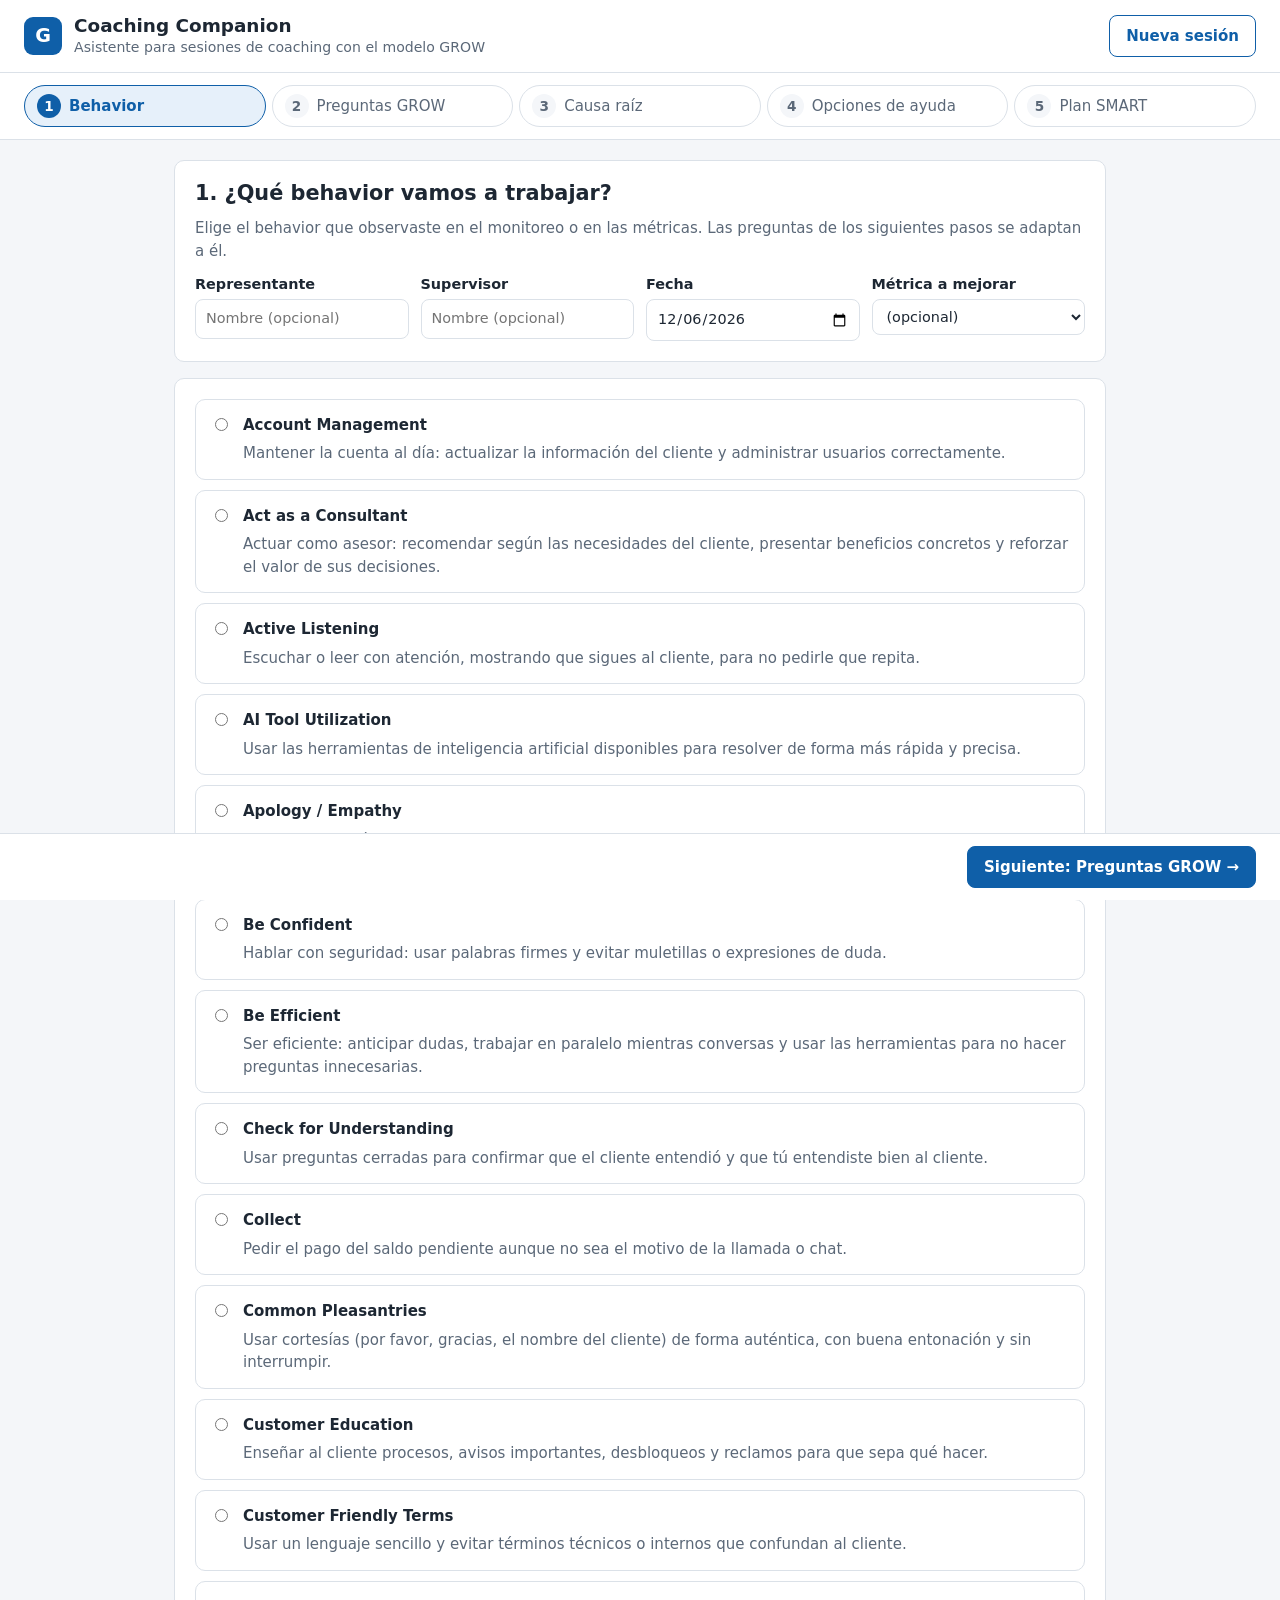
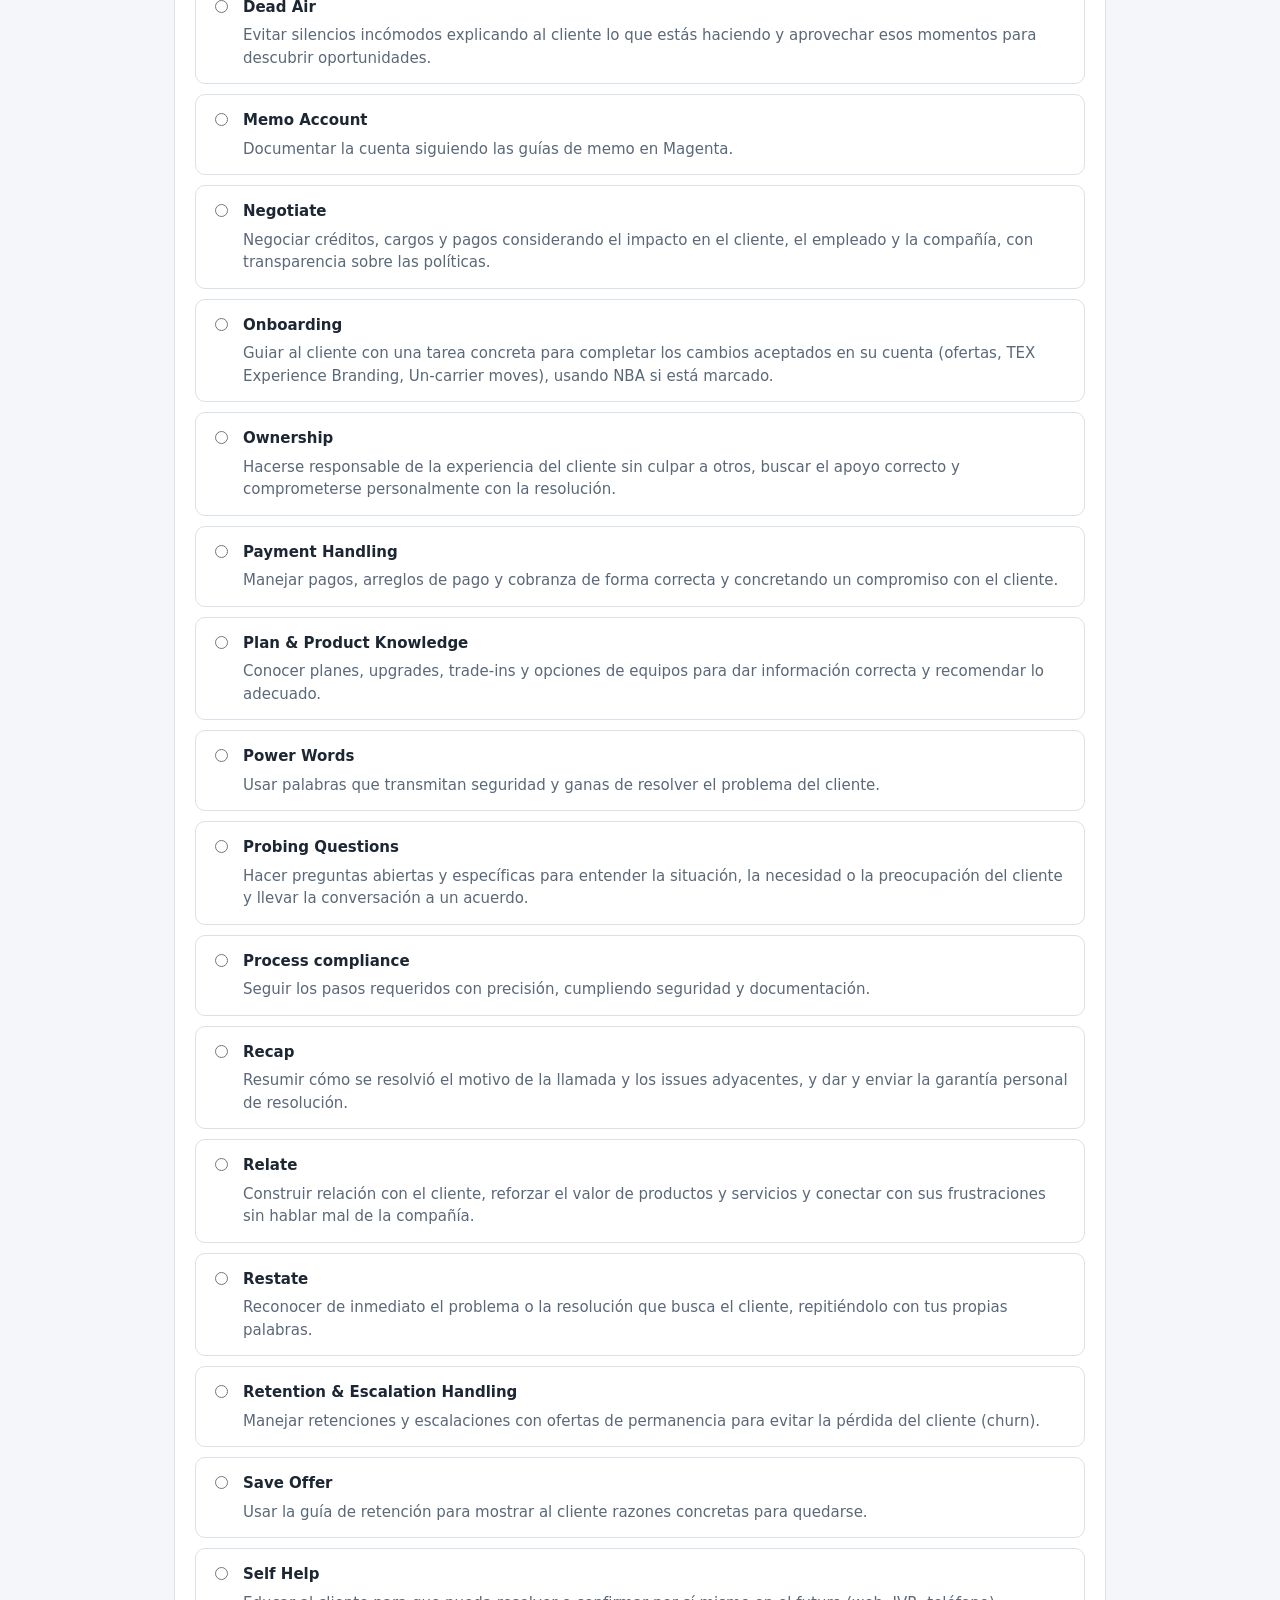
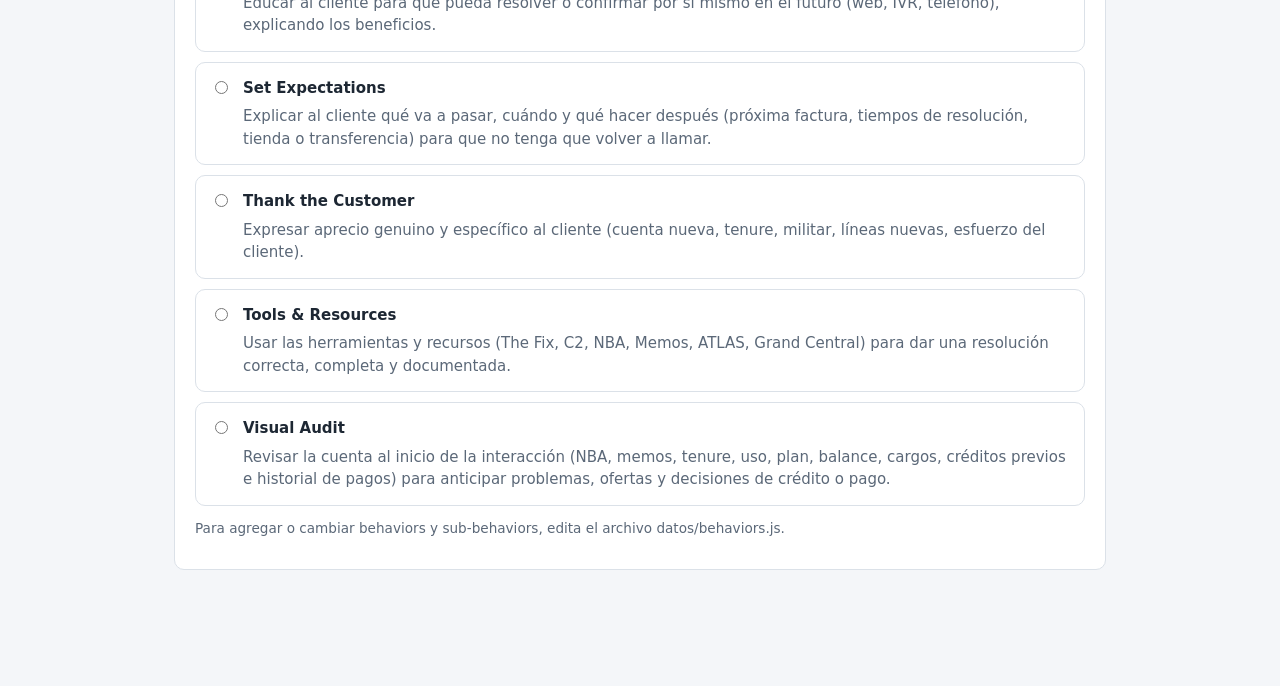
==== commit 4148c08f: "Agregar 7 behaviors más (32 en total) Account Management, Act as a Consultant, Active Listening, AI " ====
--- a/coaching-companion.html
+++ b/coaching-companion.html
@@ -1096,6 +1096,219 @@
     },
     medible: "Confirmación de entendimiento en 9 de 10 interacciones monitoreadas.",
     ejemplo: false
+  },
+  {
+    id: "account-management",
+    nombre: "Account Management",
+    subBehaviors: [
+      "Account Management - updating customer information, user management"
+    ],
+    descripcion: "Mantener la cuenta al día: actualizar la información del cliente y administrar usuarios correctamente.",
+    preguntas: {
+      goal: [
+        "¿Qué te gustaría asegurar cada vez que haces un cambio en la cuenta?",
+        "¿Cómo ayuda al cliente que su información esté siempre correcta?"
+      ],
+      reality: [
+        "¿Cómo verificas hoy los datos del cliente antes de actualizarlos?",
+        "¿Qué cambios de usuarios o información te generan más dudas?",
+        "¿Te ha pasado que un cambio quedó incompleto o incorrecto? ¿Qué pasó?"
+      ],
+      options: [
+        "¿Qué pasos podrías confirmar siempre antes de guardar un cambio?",
+        "¿Dónde podrías consultar el proceso cuando tengas dudas?"
+      ],
+      way: [
+        "¿Qué vas a revisar siempre al actualizar una cuenta?",
+        "¿Cómo vamos a revisar tus cambios esta semana?"
+      ]
+    },
+    medible: "Actualizaciones de cuenta completas y correctas en 10 de 10 casos revisados.",
+    ejemplo: false
+  },
+  {
+    // PENDIENTE: el sub-behavior "Present the most powerful benefits for the individual first when making a Sales" parece cortado en la herramienta original. Confirmar con Manuel.
+    id: "act-as-a-consultant",
+    nombre: "Act as a Consultant",
+    subBehaviors: [
+      "Build relationship around T-Mobile products and services",
+      "Compliment customers' decision to purchase products/services and provide benefits of account changes and continue to build value based on their choice",
+      "Give specific benefits of plan / feature changes / AAL",
+      "Position policies in a way that shows benefit to the customers (What we CAN do vs what we CAN'T do)",
+      "Present the most powerful benefits for the individual first when making a Sales",
+      "Reinforce recommendation by sharing a relevant example of how products - services - and self help benefited you or can benefit the customer"
+    ],
+    descripcion: "Actuar como asesor: recomendar según las necesidades del cliente, presentar beneficios concretos y reforzar el valor de sus decisiones.",
+    preguntas: {
+      goal: [
+        "¿Cómo te gustaría que el cliente te viera: como alguien que vende o como alguien que asesora?",
+        "¿Qué te gustaría lograr al recomendar un producto o cambio?"
+      ],
+      reality: [
+        "¿Cómo eliges qué beneficios mencionar al cliente?",
+        "Cuando una política no permite algo, ¿cómo se lo explicas?",
+        "¿Qué haces después de que el cliente acepta un cambio o una compra?"
+      ],
+      options: [
+        "¿Cómo podrías enfocarte en lo que SÍ podemos hacer?",
+        "¿Qué ejemplo personal o de otro cliente podrías usar para reforzar una recomendación?",
+        "¿Cuál sería el beneficio más poderoso para este tipo de cliente?"
+      ],
+      way: [
+        "¿Qué vas a hacer distinto en tu próxima recomendación?",
+        "¿Cómo vamos a revisar tu avance?"
+      ]
+    },
+    medible: "Recomendaciones con beneficios personalizados en 9 de 10 interacciones aplicables monitoreadas.",
+    ejemplo: false
+  },
+  {
+    id: "active-listening",
+    nombre: "Active Listening",
+    subBehaviors: [
+      "Listen or read intently, while using verbal/written head nods, to avoid asking the customer to repeat themselves - be engaged"
+    ],
+    descripcion: "Escuchar o leer con atención, mostrando que sigues al cliente, para no pedirle que repita.",
+    preguntas: {
+      goal: [
+        "¿Cómo te gustaría que el cliente se sintiera mientras te explica su problema?",
+        "¿Qué cambiaría si nunca tuvieras que pedirle al cliente que repita algo?"
+      ],
+      reality: [
+        "¿Qué haces mientras el cliente habla o escribe?",
+        "En esta llamada, ¿le pediste al cliente que repitiera algo? ¿Por qué pasó?",
+        "¿Qué te distrae más durante la interacción?"
+      ],
+      options: [
+        "¿Qué señales verbales o escritas podrías usar para mostrar que estás escuchando?",
+        "¿Cómo podrías tomar notas rápidas para no perder detalles?"
+      ],
+      way: [
+        "¿Qué vas a hacer para estar más presente en tus llamadas?",
+        "¿Cómo te vas a dar cuenta de que lo lograste?"
+      ]
+    },
+    medible: "Sin pedir al cliente que repita información en 9 de 10 interacciones monitoreadas.",
+    ejemplo: false
+  },
+  {
+    id: "ai-tool-utilization",
+    nombre: "AI Tool Utilization",
+    subBehaviors: [
+      "AI Tool Utilization"
+    ],
+    descripcion: "Usar las herramientas de inteligencia artificial disponibles para resolver de forma más rápida y precisa.",
+    preguntas: {
+      goal: [
+        "¿Qué te gustaría lograr usando las herramientas de IA?",
+        "¿En qué parte de la llamada te ayudarían más?"
+      ],
+      reality: [
+        "¿Qué herramientas de IA usas hoy y en qué momentos?",
+        "¿Qué te hace dudar de usarlas?",
+        "¿Cuándo te han ayudado y cuándo no?"
+      ],
+      options: [
+        "¿En qué tipo de llamada podrías empezar a usarlas?",
+        "¿Cómo podrías verificar la información que te da la herramienta?"
+      ],
+      way: [
+        "¿Cómo vas a incorporar la herramienta esta semana?",
+        "¿Cómo vamos a saber que te está ayudando?"
+      ]
+    },
+    medible: "Uso de la herramienta de IA en 9 de 10 interacciones aplicables monitoreadas.",
+    ejemplo: false
+  },
+  {
+    id: "apology-empathy",
+    nombre: "Apology / Empathy",
+    subBehaviors: [
+      "Verbalize personalized empathy statements in response to each customer trigger and acknowledging customer effort - even if the issue is in the past and has been resolved"
+    ],
+    descripcion: "Expresar empatía personalizada ante cada momento de molestia del cliente y reconocer su esfuerzo, aunque el problema ya esté resuelto.",
+    preguntas: {
+      goal: [
+        "¿Cómo te gustaría que el cliente se sintiera cuando te cuenta lo que le pasó?",
+        "¿Qué cambiaría en tus resultados si cada cliente se sintiera comprendido?"
+      ],
+      reality: [
+        "¿Cómo identificas los momentos en que el cliente está molesto?",
+        "¿Qué frases de empatía usas hoy? ¿Suenan personalizadas?",
+        "¿Reconoces el esfuerzo del cliente cuando el problema ya pasó?"
+      ],
+      options: [
+        "¿Cómo podrías personalizar la empatía según lo que el cliente te contó?",
+        "¿Qué podrías decir para reconocer el esfuerzo del cliente?"
+      ],
+      way: [
+        "¿Qué vas a hacer distinto la próxima vez que un cliente exprese molestia?",
+        "¿Cómo te gustaría que te diera retroalimentación sobre esto?"
+      ]
+    },
+    medible: "Empatía personalizada ante cada trigger en 9 de 10 interacciones monitoreadas.",
+    ejemplo: false
+  },
+  {
+    id: "be-confident",
+    nombre: "Be Confident",
+    subBehaviors: [
+      "Demonstrate confidence with words: Use 'will' instead of 'should' - 'I know' instead of 'I think' - Avoid 'umms' and 'uhhhs' (some other examples are 'might', 'maybe', 'possibly', 'could', 'looks like', etc.)"
+    ],
+    descripcion: "Hablar con seguridad: usar palabras firmes y evitar muletillas o expresiones de duda.",
+    preguntas: {
+      goal: [
+        "¿Cómo te gustaría sonar ante el cliente?",
+        "¿Qué crees que siente el cliente cuando escucha seguridad en tu voz?"
+      ],
+      reality: [
+        "Escuchando esta llamada, ¿qué palabras de duda usaste ('creo', 'tal vez', 'podría')?",
+        "¿En qué momentos aparecen más las muletillas?",
+        "¿Qué te hace sentir inseguro en esos momentos?"
+      ],
+      options: [
+        "¿Qué palabras firmes podrías usar en lugar de las de duda?",
+        "¿Qué podrías preparar para sentirte más seguro en esos momentos?"
+      ],
+      way: [
+        "¿Qué palabra de duda vas a reemplazar primero?",
+        "¿Cómo vamos a revisar tu avance?"
+      ]
+    },
+    medible: "Lenguaje seguro y sin muletillas en 9 de 10 interacciones monitoreadas.",
+    ejemplo: false
+  },
+  {
+    id: "be-efficient",
+    nombre: "Be Efficient",
+    subBehaviors: [
+      "Anticipate additional questions by giving the customer all pertinent information to their issue in a concise high-level overview to maintain efficiency. Ask pointed questions to determine if deeper information is required.",
+      "Multi-task while you are interacting with the customer",
+      "Use your tools to avoid asking unnecessary questions: C2, previous memos, phone type, features, etc"
+    ],
+    descripcion: "Ser eficiente: anticipar dudas, trabajar en paralelo mientras conversas y usar las herramientas para no hacer preguntas innecesarias.",
+    preguntas: {
+      goal: [
+        "¿Qué te gustaría lograr con el tiempo de tus llamadas?",
+        "¿Cómo sería una llamada eficiente para ti y para el cliente?"
+      ],
+      reality: [
+        "¿En qué parte de la llamada sientes que se te va más el tiempo?",
+        "¿Qué preguntas haces que podrías responder revisando C2 o los memos?",
+        "¿Trabajas en las herramientas mientras hablas con el cliente?"
+      ],
+      options: [
+        "¿Qué información podrías dar de una vez para anticipar dudas?",
+        "¿Qué podrías revisar antes de preguntar?",
+        "¿Qué tareas podrías hacer en paralelo?"
+      ],
+      way: [
+        "¿Qué cambio vas a hacer primero para ser más eficiente?",
+        "¿Cómo vas a medir tu avance esta semana?"
+      ]
+    },
+    medible: "Sin preguntas innecesarias y con información anticipada en 9 de 10 interacciones monitoreadas.",
+    ejemplo: false
   }
 ];
 
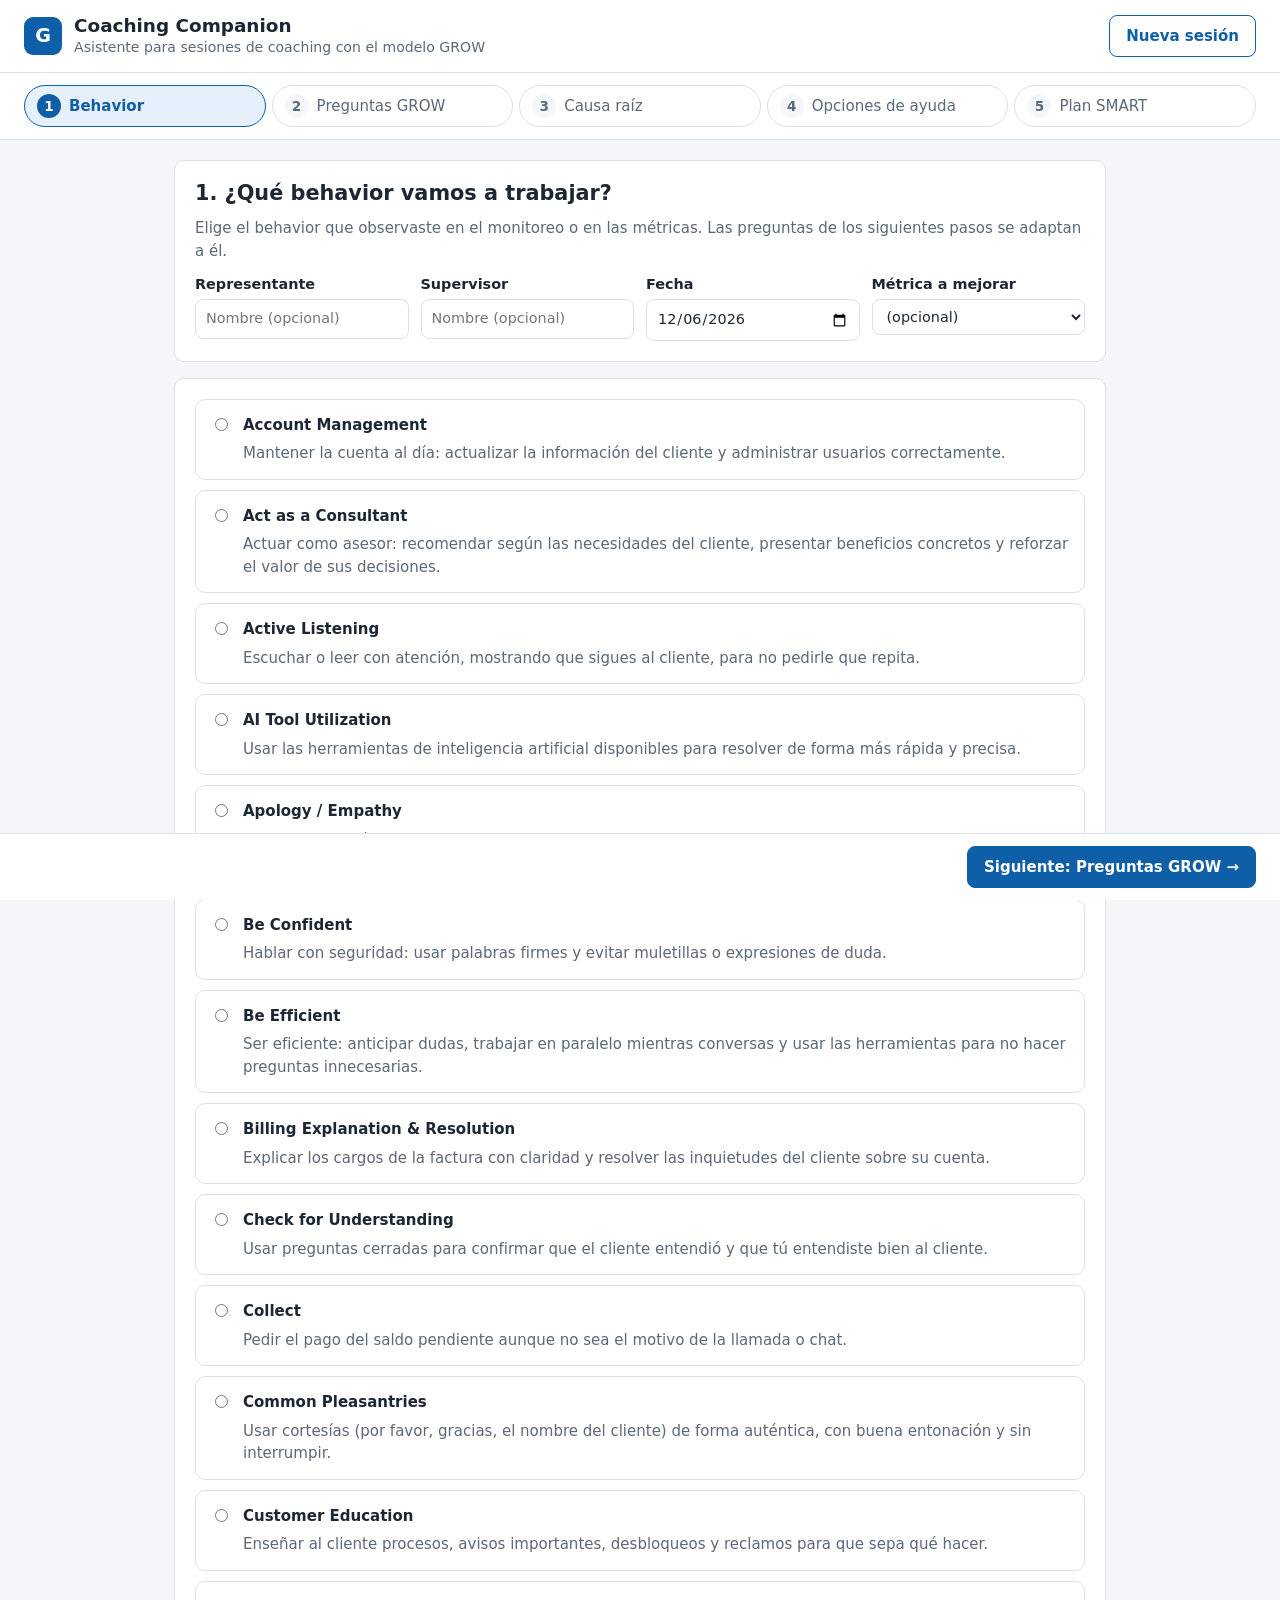
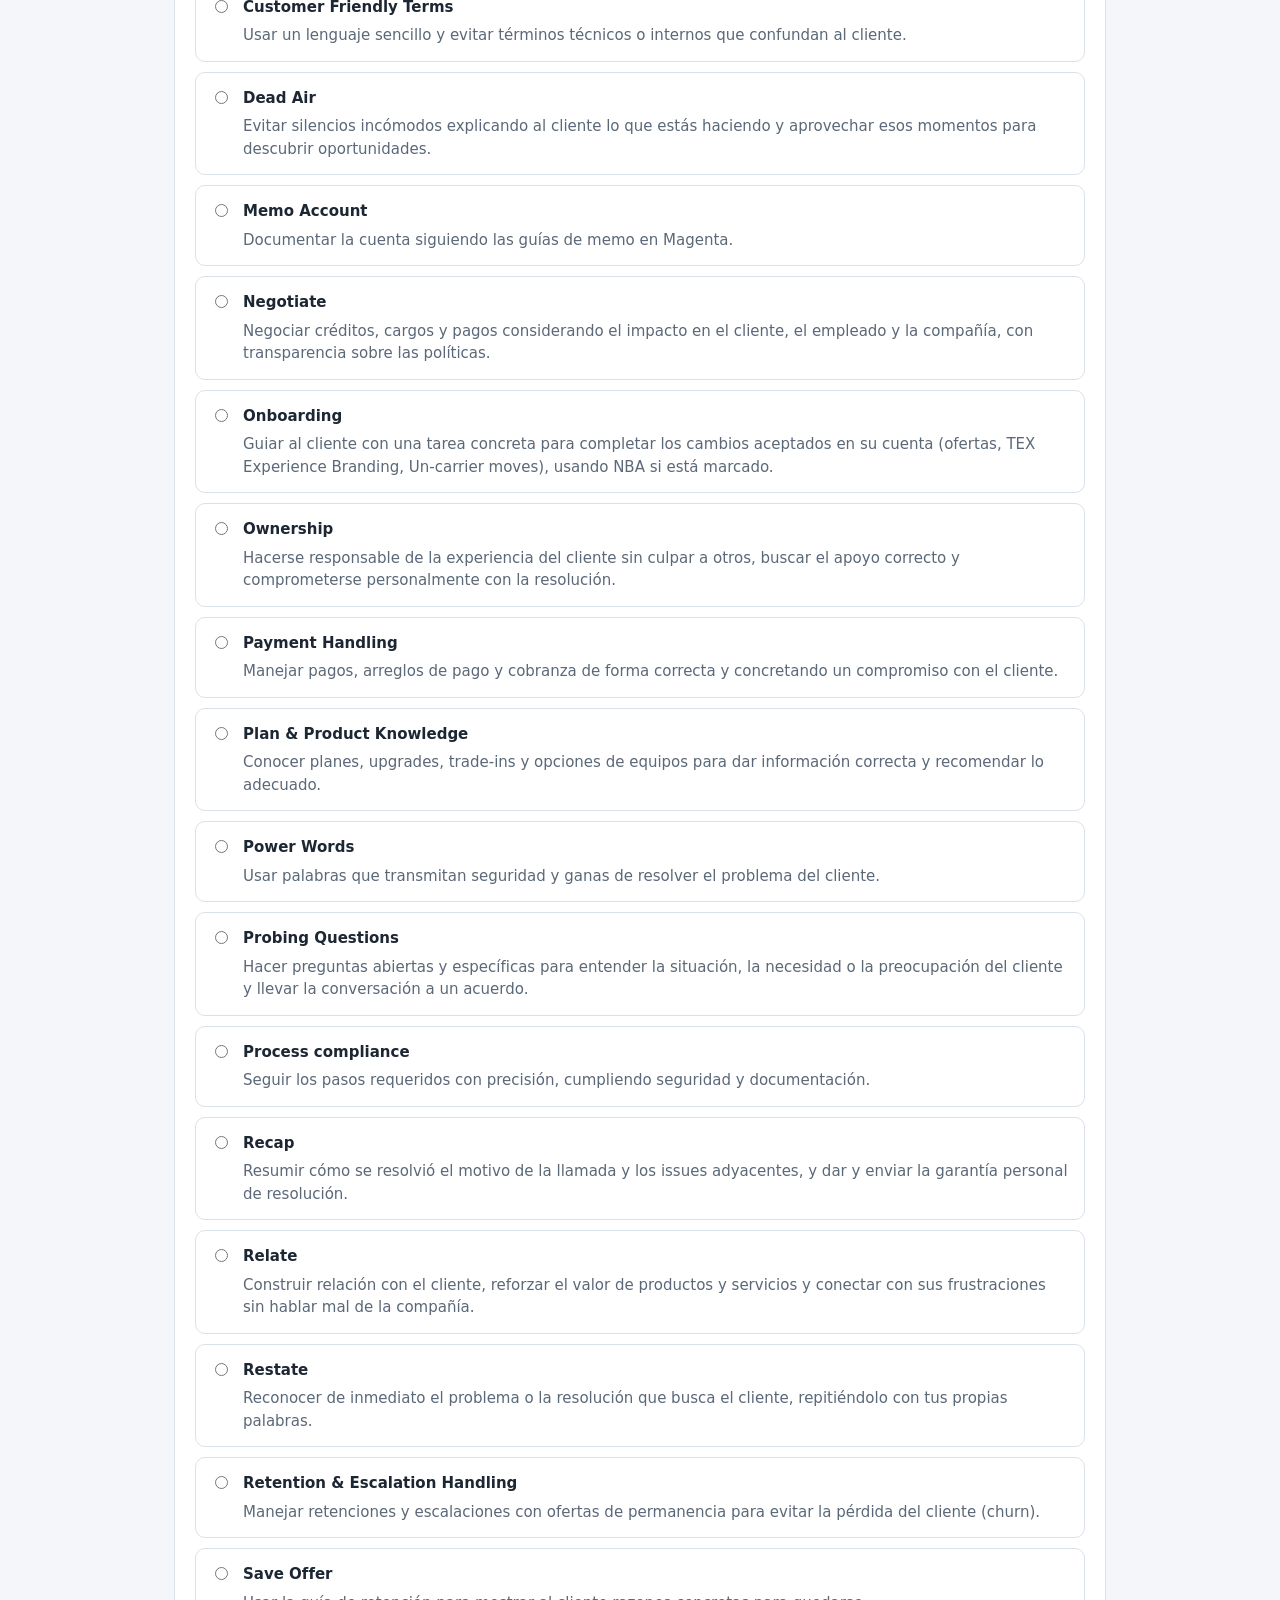
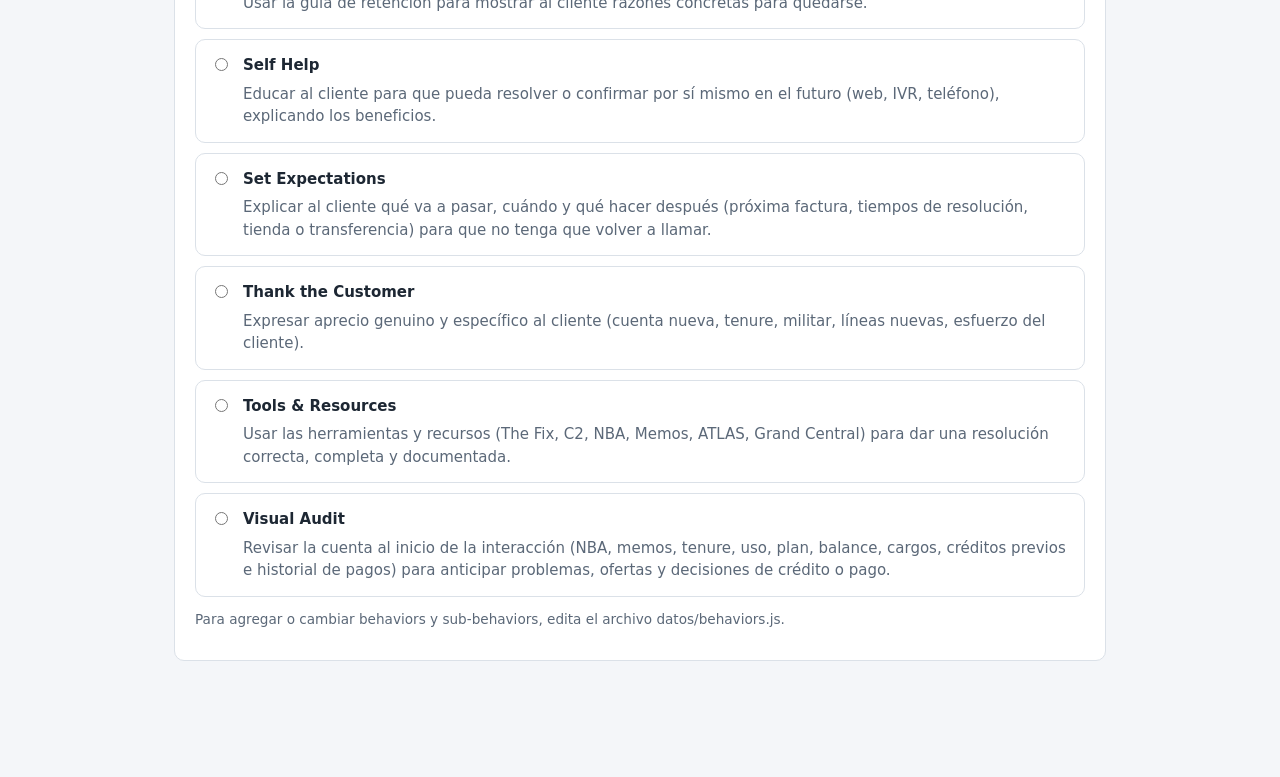
==== commit df9e6b66: "Agregar Billing Explanation & Resolution (33 behaviors, lista completa) Co-Authored-By: Claude Opus " ====
--- a/coaching-companion.html
+++ b/coaching-companion.html
@@ -296,7 +296,8 @@
  * ============================================================
  *  Behaviors y sub-behaviors oficiales, con el mismo texto en
  *  inglés que la herramienta de registro de coaching.
- *  Faltan behaviors: agrégalos al final de la lista.
+ *  Lista completa según Manuel (33). Si se crea uno nuevo, agrégalo
+ *  al final de la lista.
  *
  *  Cómo agregar uno nuevo: copia un bloque { ... }, pégalo al
  *  final de la lista (separado por coma) y cambia el texto.
@@ -1308,6 +1309,35 @@
       ]
     },
     medible: "Sin preguntas innecesarias y con información anticipada en 9 de 10 interacciones monitoreadas.",
+    ejemplo: false
+  },
+  {
+    id: "billing-explanation-resolution",
+    nombre: "Billing Explanation & Resolution",
+    subBehaviors: [
+      "Billing Explanation & Resolution - explaining charges, resolving bill concerns"
+    ],
+    descripcion: "Explicar los cargos de la factura con claridad y resolver las inquietudes del cliente sobre su cuenta.",
+    preguntas: {
+      goal: [
+        "¿Qué te gustaría que el cliente entendiera de su factura al terminar la llamada?",
+        "¿Cómo te darías cuenta de que la duda de factura quedó realmente resuelta?"
+      ],
+      reality: [
+        "¿Cómo explicas hoy un cargo que el cliente no reconoce?",
+        "¿Qué conceptos de la factura (prorrateos, cargos únicos, créditos) te cuesta más explicar?",
+        "En esta llamada, ¿el cliente quedó con alguna duda? ¿Cuál?"
+      ],
+      options: [
+        "¿Cómo podrías explicar el cargo con un ejemplo sencillo?",
+        "¿Qué herramientas o recursos podrías usar para mostrarle al cliente de dónde viene el cargo?"
+      ],
+      way: [
+        "¿Qué vas a hacer distinto en tu próxima llamada de factura?",
+        "¿Cómo vamos a revisar tu avance?"
+      ]
+    },
+    medible: "Cargos explicados y duda de factura resuelta en 9 de 10 interacciones de billing monitoreadas.",
     ejemplo: false
   }
 ];
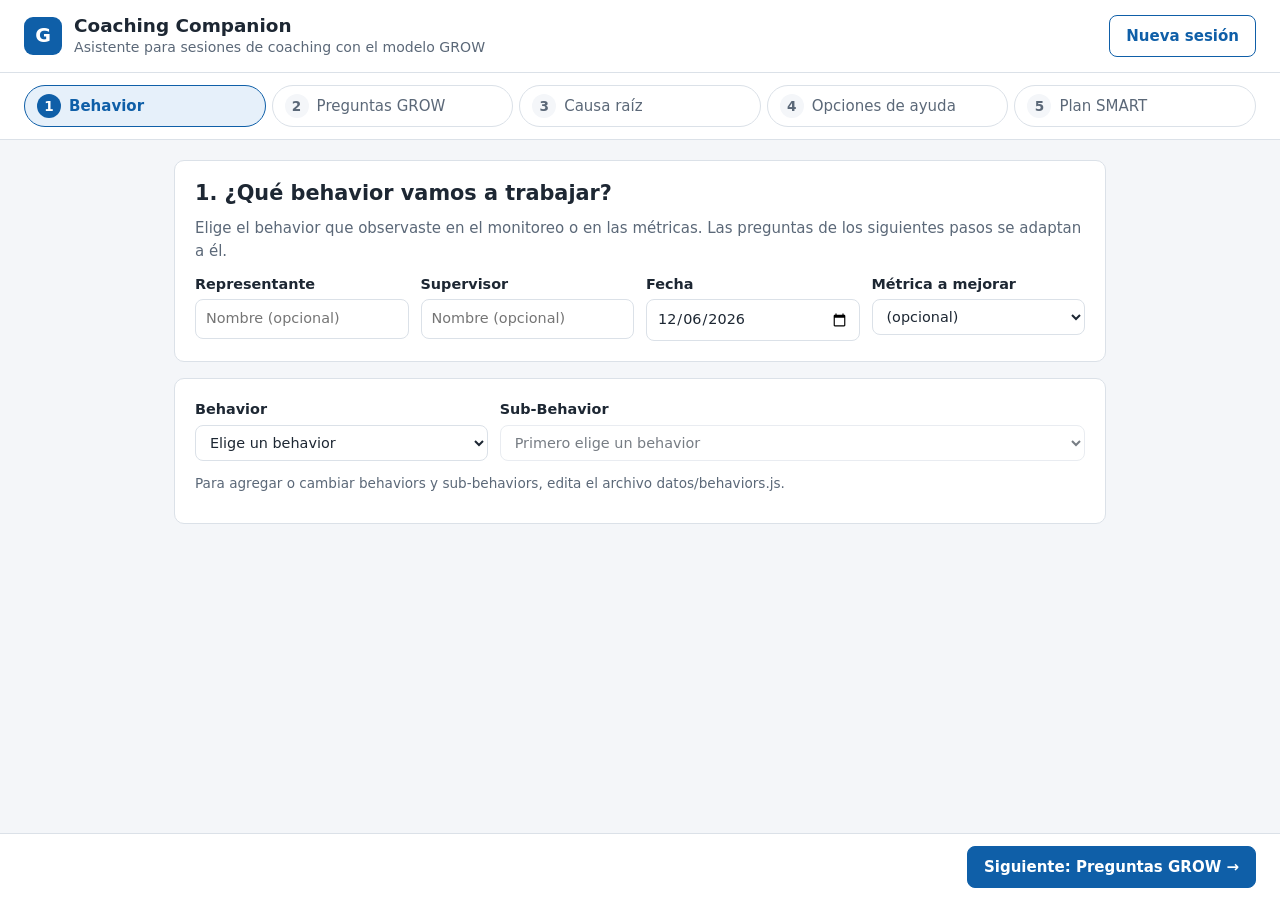
==== commit f969df90: "Behavior y Sub-Behavior como listas desplegables Co-Authored-By: Claude Opus 5.5 <noreply@anthropic." ====
--- a/coaching-companion.html
+++ b/coaching-companion.html
@@ -19,7 +19,21 @@
   --ok-claro: #e5f4ec;
   --aviso: #8a5a00;
   --aviso-claro: #fff4dc;
+  --sobre-primario: #ffffff;
   --radio: 10px;
+}
+/* Modo oscuro: sigue el tema del sistema o el elegido en la página que lo aloja. */
+@media (prefers-color-scheme: dark) {
+  :root:not([data-theme="light"]) {
+    --fondo: #12171e; --tarjeta: #1b222c; --texto: #e3e9f0; --tenue: #9aa7b6; --borde: #2e3845;
+    --primario: #5aa2e6; --primario-claro: #1d3247; --ok: #5cc48b; --ok-claro: #17322a;
+    --aviso: #e8b65a; --aviso-claro: #3a2f17; --sobre-primario: #0c1622; color-scheme: dark;
+  }
+}
+:root[data-theme="dark"] {
+  --fondo: #12171e; --tarjeta: #1b222c; --texto: #e3e9f0; --tenue: #9aa7b6; --borde: #2e3845;
+  --primario: #5aa2e6; --primario-claro: #1d3247; --ok: #5cc48b; --ok-claro: #17322a;
+  --aviso: #e8b65a; --aviso-claro: #3a2f17; --sobre-primario: #0c1622; color-scheme: dark;
 }
 
 * { box-sizing: border-box; }
@@ -47,7 +61,7 @@
 .marca h1 { font-size: 1.15rem; margin: 0; }
 .sub { margin: 0; color: var(--tenue); font-size: .88rem; }
 .logo {
-  width: 38px; height: 38px; border-radius: 9px; background: var(--primario); color: #fff;
+  width: 38px; height: 38px; border-radius: 9px; background: var(--primario); color: var(--sobre-primario);
   display: grid; place-items: center; font-weight: 700; font-size: 1.2rem;
 }
 
@@ -55,12 +69,12 @@
 .pasos {
   display: flex; gap: 6px; padding: 12px 24px; overflow-x: auto;
   background: var(--tarjeta); border-bottom: 1px solid var(--borde);
-  position: sticky; top: 0; z-index: 5;
+  position: sticky; top: env(safe-area-inset-top, 0px); z-index: 5;
 }
 .paso {
   display: flex; align-items: center; gap: 8px; flex: 1 1 0; min-width: max-content;
   padding: 8px 12px; border: 1px solid var(--borde); border-radius: 999px;
-  background: #fff; color: var(--tenue); font: inherit; cursor: pointer;
+  background: var(--tarjeta); color: var(--tenue); font: inherit; cursor: pointer;
 }
 .paso .num {
   width: 24px; height: 24px; border-radius: 50%; display: grid; place-items: center;
@@ -68,7 +82,7 @@
 }
 .paso.listo .num { background: var(--ok-claro); color: var(--ok); }
 .paso.activo { border-color: var(--primario); color: var(--primario); background: var(--primario-claro); font-weight: 600; }
-.paso.activo .num { background: var(--primario); color: #fff; }
+.paso.activo .num { background: var(--primario); color: var(--sobre-primario); }
 
 /* Contenido */
 .contenido { max-width: 980px; margin: 0 auto; padding: 20px 24px 100px; outline: none; }
@@ -88,7 +102,7 @@
 .campo { display: flex; flex-direction: column; gap: 4px; font-weight: 600; font-size: .9rem; }
 .campo input, .campo textarea, .campo select {
   font: inherit; font-weight: normal; padding: 8px 10px; border: 1px solid var(--borde);
-  border-radius: 8px; background: #fff; color: var(--texto); width: 100%;
+  border-radius: 8px; background: var(--tarjeta); color: var(--texto); width: 100%;
 }
 .campo textarea { resize: vertical; }
 .campo input:focus, .campo textarea:focus, button:focus-visible, input:focus-visible {
@@ -99,10 +113,10 @@
 /* Botones */
 .btn {
   font: inherit; font-weight: 600; padding: 9px 16px; border-radius: 8px; cursor: pointer;
-  border: 1px solid var(--primario); background: var(--primario); color: #fff;
+  border: 1px solid var(--primario); background: var(--primario); color: var(--sobre-primario);
 }
 .btn:hover { filter: brightness(1.08); }
-.btn-sec { background: #fff; color: var(--primario); }
+.btn-sec { background: var(--tarjeta); color: var(--primario); }
 .btn-peq { padding: 6px 12px; font-size: .88rem; }
 .enlace { background: none; border: 0; padding: 0; color: var(--primario); font: inherit; text-decoration: underline; cursor: pointer; }
 .acciones { display: flex; align-items: center; gap: 10px; flex-wrap: wrap; margin-bottom: 12px; }
@@ -116,10 +130,17 @@
 .chip-ejemplo { background: var(--aviso-claro); color: var(--aviso); }
 .metricas { display: inline-flex; flex-wrap: wrap; gap: 4px; }
 .filtros { display: flex; flex-wrap: wrap; gap: 6px; align-items: center; margin-bottom: 12px; }
-.chip-filtro { cursor: pointer; background: #fff; border-color: var(--borde); color: var(--tenue); font-family: inherit; padding: 4px 12px; }
-.chip-filtro.activo { background: var(--primario); color: #fff; border-color: var(--primario); }
+.chip-filtro { cursor: pointer; background: var(--tarjeta); border-color: var(--borde); color: var(--tenue); font-family: inherit; padding: 4px 12px; }
+.chip-filtro.activo { background: var(--primario); color: var(--sobre-primario); border-color: var(--primario); }
 
 /* Behaviors */
+.selectores-behavior { display: grid; gap: 12px; grid-template-columns: minmax(0, 1fr) minmax(0, 2fr); }
+.selectores-behavior select { width: 100%; max-width: 100%; text-overflow: ellipsis; }
+.selectores-behavior select:disabled { opacity: .6; }
+@media (max-width: 640px) { .selectores-behavior { grid-template-columns: minmax(0, 1fr); } }
+.behavior-detalle > p { margin: 12px 0 0; color: var(--tenue); }
+.behavior-detalle .se-ve-bien { padding-left: 0; }
+.behavior-detalle .se-ve-bien p { margin: 4px 0 0; }
 .lista-behaviors { display: grid; gap: 10px; }
 .behavior { padding: 14px; border: 1px solid var(--borde); border-radius: var(--radio); }
 .behavior-cabecera { display: flex; gap: 12px; align-items: flex-start; cursor: pointer; }
@@ -132,7 +153,7 @@
 .sub-behaviors { display: grid; gap: 6px; margin-top: 6px; }
 .sub-behavior {
   display: flex; gap: 10px; align-items: flex-start; padding: 8px 10px; cursor: pointer;
-  background: #fff; border: 1px solid var(--borde); border-radius: 8px; font-size: .92rem;
+  background: var(--tarjeta); border: 1px solid var(--borde); border-radius: 8px; font-size: .92rem;
 }
 .sub-behavior input { margin-top: 4px; flex: none; }
 .sub-behavior.elegido { border-color: var(--primario); box-shadow: 0 0 0 1px var(--primario); }
@@ -150,7 +171,7 @@
   background: var(--borde); color: var(--texto); font-weight: 700;
 }
 .pestana.activa { background: var(--tarjeta); color: var(--primario); font-weight: 600; }
-.pestana.activa .letra { background: var(--primario); color: #fff; }
+.pestana.activa .letra { background: var(--primario); color: var(--sobre-primario); }
 .panel-grow { border-top-left-radius: 0; border-top-right-radius: 0; }
 .proposito { background: var(--fondo); border-radius: 8px; padding: 12px 14px; }
 .proposito p:last-child { margin: 0; }
@@ -206,8 +227,9 @@
 /* Pie fijo */
 .pie {
   position: fixed; left: 0; right: 0; bottom: 0; display: flex; align-items: center; justify-content: space-between;
-  gap: 12px; padding: 12px 24px; background: var(--tarjeta); border-top: 1px solid var(--borde);
+  gap: 12px; padding: 12px 24px calc(12px + env(safe-area-inset-bottom, 0px)); background: var(--tarjeta); border-top: 1px solid var(--borde);
 }
+.btn-nueva-confirmar { border-color: var(--aviso); color: var(--aviso); }
 .aviso-guardado { color: var(--tenue); font-size: .82rem; text-align: center; }
 
 @media (max-width: 640px) {
@@ -227,7 +249,7 @@
   .resumen { background: none; font-size: 11pt; }
   body { background: #fff; }
 }
-.behavior.elegido .chip { background: #fff; }
+.behavior.elegido .chip { background: var(--tarjeta); }
 
 </style>
 </head>
@@ -1068,12 +1090,11 @@
     ejemplo: false
   },
   {
-    // PENDIENTE: el segundo sub-behavior viene cortado en la herramienta original ("...to ensure YOUR understanding of the"). Confirmar el texto completo con Manuel.
     id: "check-for-understanding",
     nombre: "Check for Understanding",
     subBehaviors: [
       "Ask closed ended questions (yes/no answers) to ensure the customer understands your explanation, and verbally confirm customer's understanding of resolution",
-      "Ask closed ended questions (yes/no answers) to ensure YOUR understanding of the"
+      "Ask closed ended questions (yes/no answers) to ensure YOUR understanding of the issue"
     ],
     descripcion: "Usar preguntas cerradas para confirmar que el cliente entendió y que tú entendiste bien al cliente.",
     preguntas: {
@@ -1128,7 +1149,6 @@
     ejemplo: false
   },
   {
-    // PENDIENTE: el sub-behavior "Present the most powerful benefits for the individual first when making a Sales" parece cortado en la herramienta original. Confirmar con Manuel.
     id: "act-as-a-consultant",
     nombre: "Act as a Consultant",
     subBehaviors: [
@@ -1905,40 +1925,59 @@
         ])
       ]));
 
-      var lista = el("div", { className: "lista-behaviors", role: "radiogroup", "aria-label": "Behaviors" });
-
-      function pintarLista() {
-        lista.innerHTML = "";
-        CC.behaviors.slice().sort(function (x, y) { return x.nombre.localeCompare(y.nombre); }).forEach(function (b) {
-          var elegido = b.id === CC.estado.behaviorId;
-          lista.appendChild(el("div", { className: "behavior" + (elegido ? " elegido" : "") }, [
-           el("label", { className: "behavior-cabecera" }, [
-            el("input", {
-              type: "radio", name: "behavior", value: b.id, checked: elegido,
-              onchange: function () {
-                CC.estado.behaviorId = b.id;
-                CC.estado.subBehavior = b.subBehaviors && b.subBehaviors.length === 1 ? 0 : -1;
-                CC.guardar();
-                pintarLista();
-                CC.refrescarPasos();
-              }
-            }),
-            el("div", { className: "behavior-cuerpo" }, [
-              el("div", { className: "behavior-titulo" }, [
-                el("strong", {}, [b.nombre]), " ",
-                b.ejemplo ? CC.etiquetaEjemplo() : null
-              ]),
-              el("p", {}, [b.descripcion])
-            ])
-           ]),
-           elegido ? detalleElegido(b) : null
+      var detalle = el("div", { className: "behavior-detalle" });
+      var selSub = el("select", { id: "sel-sub", onchange: function (e) {
+        CC.estado.subBehavior = e.target.value === "" ? -1 : Number(e.target.value);
+        CC.guardar(); pintarDetalle(); CC.refrescarPasos();
+      } });
+      var ordenados = CC.behaviors.slice().sort(function (x, y) { return x.nombre.localeCompare(y.nombre); });
+      var selBehavior = el("select", { id: "sel-behavior", onchange: function (e) {
+        var b = CC.behaviors.filter(function (x) { return x.id === e.target.value; })[0] || null;
+        CC.estado.behaviorId = b ? b.id : null;
+        CC.estado.subBehavior = b && b.subBehaviors && b.subBehaviors.length === 1 ? 0 : -1;
+        CC.guardar(); pintarSub(); pintarDetalle(); CC.refrescarPasos();
+      } }, [el("option", { value: "" }, ["Elige un behavior"])].concat(ordenados.map(function (b) {
+        return el("option", { value: b.id, selected: b.id === CC.estado.behaviorId }, [b.nombre]);
+      })));
+
+      function pintarSub() {
+        var b = CC.behaviorActual();
+        var subs = b && b.subBehaviors ? b.subBehaviors : [];
+        selSub.innerHTML = "";
+        selSub.appendChild(el("option", { value: "" }, [!b ? "Primero elige un behavior" : subs.length ? "Elige un sub-behavior" : "Este behavior no tiene sub-behaviors"]));
+        subs.forEach(function (t, i) {
+          selSub.appendChild(el("option", { value: String(i), selected: CC.estado.subBehavior === i }, [t]));
+        });
+        selSub.disabled = !subs.length;
+      }
+
+      function pintarDetalle() {
+        var b = CC.behaviorActual();
+        detalle.innerHTML = "";
+        if (!b) return;
+        detalle.appendChild(el("p", {}, [b.descripcion]));
+        var sub = CC.subBehaviorActual();
+        if (sub) {
+          detalle.appendChild(el("div", { className: "se-ve-bien" }, [
+            el("span", { className: "etq" }, ["Sub-Behavior elegido:"]),
+            el("p", {}, [sub])
           ]));
-        });
+        } else if (!(b.subBehaviors && b.subBehaviors.length) && b.seVeBien && b.seVeBien.length) {
+          detalle.appendChild(el("div", { className: "se-ve-bien" }, [
+            el("span", { className: "etq" }, ["Cómo se ve cuando se hace bien:"]),
+            el("ul", {}, b.seVeBien.map(function (t) { return el("li", {}, [t]); }))
+          ]));
+        }
       }
-      pintarLista();
+      pintarSub();
+      pintarDetalle();
 
       cont.appendChild(el("section", { className: "tarjeta" }, [
-        lista,
+        el("div", { className: "selectores-behavior" }, [
+          el("label", { className: "campo" }, [el("span", {}, ["Behavior"]), selBehavior]),
+          el("label", { className: "campo" }, [el("span", {}, ["Sub-Behavior"]), selSub])
+        ]),
+        detalle,
         el("p", { className: "nota" }, [
           "Para agregar o cambiar behaviors y sub-behaviors, edita el archivo datos/behaviors.js."
         ])
@@ -1946,43 +1985,11 @@
     }
   });
 
-  /* Sub-behaviors (o, si no tiene, la lista "seVeBien") del behavior elegido. */
-  function detalleElegido(b) {
-    if (b.subBehaviors && b.subBehaviors.length) {
-      var lista = el("div", { className: "sub-behaviors", role: "radiogroup", "aria-label": "Sub-behavior" });
-      b.subBehaviors.forEach(function (texto, i) {
-        lista.appendChild(el("label", { className: "sub-behavior" + (CC.estado.subBehavior === i ? " elegido" : "") }, [
-          el("input", {
-            type: "radio", name: "sub-behavior", checked: CC.estado.subBehavior === i,
-            onchange: function () {
-              CC.estado.subBehavior = i;
-              CC.guardar();
-              Array.prototype.forEach.call(lista.children, function (c, j) { c.classList.toggle("elegido", j === i); });
-              CC.refrescarPasos();
-            }
-          }),
-          el("span", {}, [texto])
-        ]));
-      });
-      return el("div", { className: "se-ve-bien" }, [
-        el("span", { className: "etq" }, ["Sub-Behavior: elige el que vas a trabajar"]),
-        lista
-      ]);
-    }
-    if (b.seVeBien && b.seVeBien.length) {
-      return el("div", { className: "se-ve-bien" }, [
-        el("span", { className: "etq" }, ["Cómo se ve cuando se hace bien:"]),
-        el("ul", {}, b.seVeBien.map(function (t) { return el("li", {}, [t]); }))
-      ]);
-    }
-    return null;
-  }
-
   function selectorMetrica(s) {
     return el("label", { className: "campo" }, [
       el("span", {}, ["Métrica a mejorar"]),
       el("select", {
-        onchange: function (e) { s.metrica = e.target.value; CC.guardar(); }
+        id: "sel-metrica", onchange: function (e) { s.metrica = e.target.value; CC.guardar(); }
       }, [el("option", { value: "" }, ["(opcional)"])].concat(CC.metricas.map(function (m) {
         return el("option", { value: m.id, selected: s.metrica === m.id }, [m.id]);
       })))
@@ -2351,7 +2358,7 @@
         el("p", { className: "ayuda" }, ["Cópialo y pégalo en la herramienta donde registran las sesiones de coaching."]),
         el("div", { className: "acciones" }, [
           el("button", { type: "button", className: "btn", onclick: copiar }, ["Copiar resumen"]),
-          el("button", { type: "button", className: "btn btn-sec", onclick: function () { window.print(); } }, ["Imprimir"]),
+          CC.sinImprimir ? null : el("button", { type: "button", className: "btn btn-sec", onclick: function () { window.print(); } }, ["Imprimir"]),
           el("span", { className: "aviso-copia", id: "aviso-copia", "aria-live": "polite" })
         ]),
         resumen
@@ -2468,8 +2475,22 @@
 
   document.getElementById("btn-atras").addEventListener("click", function () { CC.irA(CC.estado.paso - 1); });
   document.getElementById("btn-siguiente").addEventListener("click", function () { CC.irA(CC.estado.paso + 1); });
-  document.getElementById("btn-nueva").addEventListener("click", function () {
-    if (window.confirm("¿Empezar una sesión nueva? Se borrará el borrador actual de este navegador.")) CC.reiniciar();
+  /* Confirmación en dos toques (sin ventanas emergentes, que algunos visores bloquean). */
+  var btnNueva = document.getElementById("btn-nueva");
+  var esperando = null;
+  btnNueva.addEventListener("click", function () {
+    if (esperando) {
+      clearTimeout(esperando); esperando = null;
+      btnNueva.textContent = "Nueva sesión"; btnNueva.classList.remove("btn-nueva-confirmar");
+      CC.reiniciar();
+      return;
+    }
+    btnNueva.textContent = "¿Borrar borrador? Toca otra vez";
+    btnNueva.classList.add("btn-nueva-confirmar");
+    esperando = setTimeout(function () {
+      esperando = null;
+      btnNueva.textContent = "Nueva sesión"; btnNueva.classList.remove("btn-nueva-confirmar");
+    }, 4000);
   });
 
   if (CC.estado.paso >= CC.pasos.length) CC.estado.paso = 0;
